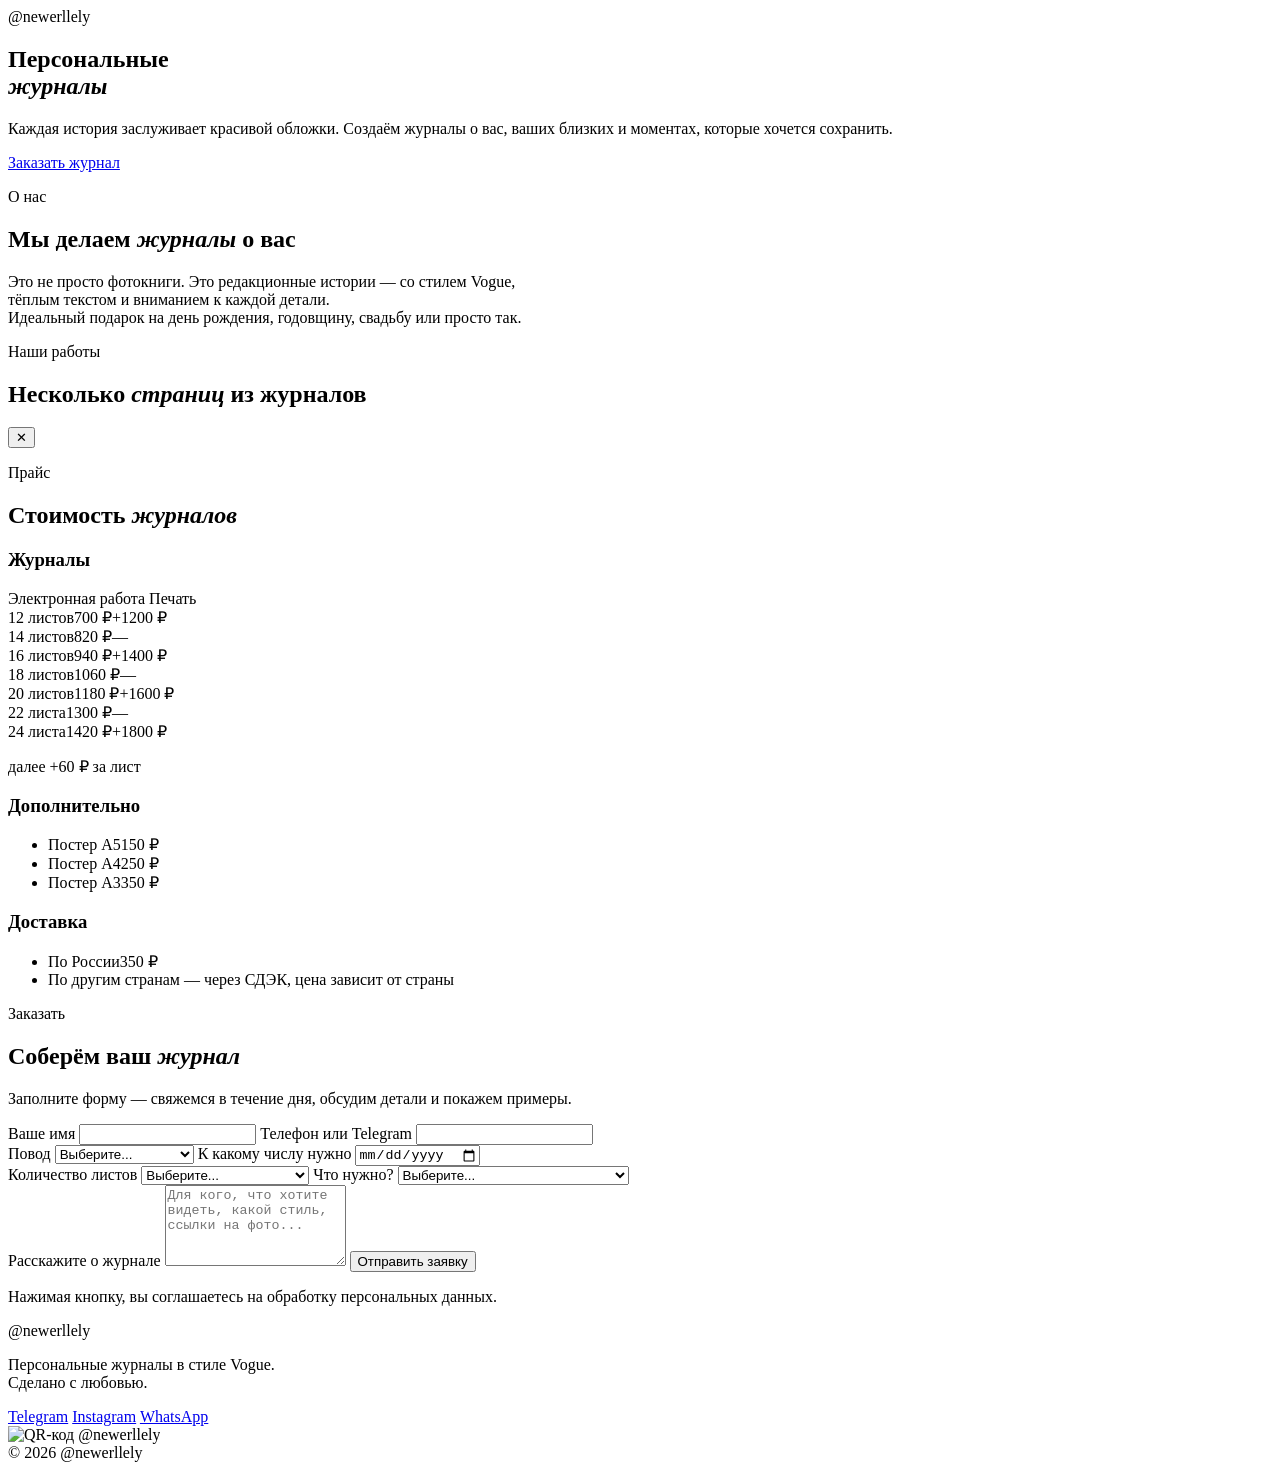
==== index.html @ 2a737335 "Rename deepseek_html_20260930_d4ba9f.html to index.html" ====
<!DOCTYPE html>
<html lang="ru">
<head>
<meta charset="utf-8">
<meta name="viewport" content="width=device-width,initial-scale=1">
<title>Newerllely — персональные журналы</title>
<meta name="description" content="Персональные журналы в стиле Vogue. Подарок, который останется навсегда.">
<meta name="theme-color" content="#f5e8e4">
<link rel="preconnect" href="https://fonts.googleapis.com">
<link rel="preconnect" href="https://fonts.gstatic.com" crossorigin>
<link href="https://fonts.googleapis.com/css2?family=Playfair+Display:ital,wght@0,400;0,500;0,600;0,700;1,400;1,500&family=Inter:wght@300;400;500;600&display=swap" rel="stylesheet">
<link rel="stylesheet" href="styles.css">
</head>
<body>

<!-- ================= HERO ================= -->
<section class="hero">
  <div class="hero__bg"></div>
  <div class="hero__content">
    <div class="brand">@newerllely</div>
    <h1 class="hero__title">Персональные<br><em>журналы</em></h1>
    <p class="hero__sub">Каждая история заслуживает красивой обложки. Создаём журналы о вас, ваших близких и моментах, которые хочется сохранить.</p>
    <a href="#order" class="btn btn--primary">Заказать журнал</a>
  </div>
  <div class="hero__scroll">
    <span></span>
  </div>
</section>

<!-- ================= ABOUT ================= -->
<section class="about reveal">
  <div class="container">
    <p class="eyebrow">О нас</p>
    <h2 class="h2">Мы делаем <em>журналы</em> о вас</h2>
    <p class="about__text">
      Это не просто фотокниги. Это редакционные истории — со стилем Vogue,<br>
      тёплым текстом и вниманием к каждой детали.<br>
      Идеальный подарок на день рождения, годовщину, свадьбу или просто так.
    </p>
  </div>
</section>

<!-- ================= GALLERY ================= -->
<section class="gallery reveal">
  <div class="container">
    <p class="eyebrow">Наши работы</p>
    <h2 class="h2">Несколько <em>страниц</em> из журналов</h2>
    <div class="gallery__grid">
      <div class="gallery__item gallery__item--tall" data-src="assets/work-1.jpg" style="background-image:url('assets/work-1.jpg')"></div>
      <div class="gallery__item" data-src="assets/work-2.jpg" style="background-image:url('assets/work-2.jpg')"></div>
      <div class="gallery__item" data-src="assets/work-3.jpg" style="background-image:url('assets/work-3.jpg')"></div>
      <div class="gallery__item gallery__item--wide" data-src="assets/work-4.jpg" style="background-image:url('assets/work-4.jpg')"></div>
      <div class="gallery__item" data-src="assets/work-5.jpg" style="background-image:url('assets/work-5.jpg')"></div>
      <div class="gallery__item gallery__item--tall" data-src="assets/work-6.jpg" style="background-image:url('assets/work-6.jpg')"></div>
    </div>
  </div>
</section>

<!-- Просмотр фото в полный экран -->
<div class="lightbox hidden" id="lightbox">
  <button class="lightbox__close" id="lightbox-close">✕</button>
  <img class="lightbox__img" id="lightbox-img" src="" alt="">
</div>

<!-- ================= PRICE ================= -->
<section class="price reveal" id="price">
  <div class="container">
    <p class="eyebrow">Прайс</p>
    <h2 class="h2">Стоимость <em>журналов</em></h2>

    <div class="price__grid">
      <div class="price__col">
        <h3 class="price__head">Журналы</h3>
        <div class="price__table">
          <div class="price__row price__row--head">
            <span class="price__col1">Электронная работа</span>
            <span class="price__col2">Печать</span>
          </div>
          <div class="price__row"><span class="price__col1">12 листов</span><span class="price__col2">700 ₽</span><span class="price__col3">+1200 ₽</span></div>
          <div class="price__row"><span class="price__col1">14 листов</span><span class="price__col2">820 ₽</span><span class="price__col3">—</span></div>
          <div class="price__row"><span class="price__col1">16 листов</span><span class="price__col2">940 ₽</span><span class="price__col3">+1400 ₽</span></div>
          <div class="price__row"><span class="price__col1">18 листов</span><span class="price__col2">1060 ₽</span><span class="price__col3">—</span></div>
          <div class="price__row"><span class="price__col1">20 листов</span><span class="price__col2">1180 ₽</span><span class="price__col3">+1600 ₽</span></div>
          <div class="price__row"><span class="price__col1">22 листа</span><span class="price__col2">1300 ₽</span><span class="price__col3">—</span></div>
          <div class="price__row"><span class="price__col1">24 листа</span><span class="price__col2">1420 ₽</span><span class="price__col3">+1800 ₽</span></div>
        </div>
        <p class="price__note">далее +60 ₽ за лист</p>
      </div>

      <div class="price__col">
        <h3 class="price__head">Дополнительно</h3>
        <ul class="price__list">
          <li><span>Постер A5</span><span>150 ₽</span></li>
          <li><span>Постер A4</span><span>250 ₽</span></li>
          <li><span>Постер A3</span><span>350 ₽</span></li>
        </ul>

        <h3 class="price__head price__head--mt">Доставка</h3>
        <ul class="price__list">
          <li><span>По России</span><span>350 ₽</span></li>
          <li class="price__list-text">По другим странам — через СДЭК, цена зависит от страны</li>
        </ul>
      </div>
    </div>
  </div>
</section>

<!-- ================= ORDER FORM ================= -->
<section class="order reveal" id="order">
  <div class="container">
    <p class="eyebrow">Заказать</p>
    <h2 class="h2">Соберём ваш <em>журнал</em></h2>
    <p class="order__sub">Заполните форму — свяжемся в течение дня, обсудим детали и покажем примеры.</p>

    <form class="form" id="order-form">
      <div class="form__row">
        <label class="field">
          <span>Ваше имя</span>
          <input type="text" name="name" required>
        </label>
        <label class="field">
          <span>Телефон или Telegram</span>
          <input type="text" name="contact" required>
        </label>
      </div>

      <div class="form__row">
        <label class="field">
          <span>Повод</span>
          <select name="occasion" required>
            <option value="">Выберите...</option>
            <option>День рождения</option>
            <option>Годовщина</option>
            <option>Свадьба</option>
            <option>Рождение ребёнка</option>
            <option>Просто так</option>
            <option>Другое</option>
          </select>
        </label>
        <label class="field">
          <span>К какому числу нужно</span>
          <input type="date" name="date">
        </label>
      </div>

      <div class="form__row">
        <label class="field">
          <span>Количество листов</span>
          <select name="pages" required>
            <option value="">Выберите...</option>
            <option>12 листов — 700 ₽</option>
            <option>14 листов — 820 ₽</option>
            <option>16 листов — 940 ₽</option>
            <option>18 листов — 1060 ₽</option>
            <option>20 листов — 1180 ₽</option>
            <option>22 листа — 1300 ₽</option>
            <option>24 листа — 1420 ₽</option>
            <option>Больше — обсуждаемо</option>
          </select>
        </label>
        <label class="field">
          <span>Что нужно?</span>
          <select name="type" required>
            <option value="">Выберите...</option>
            <option>Только электронная версия</option>
            <option>Электронная + печать</option>
            <option>Электронная + печать + доставка</option>
            <option>Ещё не решил(а)</option>
          </select>
        </label>
      </div>

      <label class="field">
        <span>Расскажите о журнале</span>
        <textarea name="comment" rows="5" placeholder="Для кого, что хотите видеть, какой стиль, ссылки на фото..."></textarea>
      </label>

      <button type="submit" class="btn btn--primary btn--block">Отправить заявку</button>

      <p class="form__hint">Нажимая кнопку, вы соглашаетесь на обработку персональных данных.</p>
    </form>
  </div>
</section>

<!-- ================= FOOTER ================= -->
<footer class="footer">
  <div class="container footer__inner">
    <div class="footer__left">
      <div class="footer__brand">@newerllely</div>
      <p class="footer__text">Персональные журналы в стиле Vogue.<br>Сделано с любовью.</p>
    </div>
    <div class="footer__socials">
      <a href="https://t.me/newerllely" target="_blank" rel="noopener">Telegram</a>
      <a href="https://instagram.com/newerllely" target="_blank" rel="noopener">Instagram</a>
      <a href="https://wa.me/79999999999" target="_blank" rel="noopener">WhatsApp</a>
    </div>
    <div class="footer__qr">
      <img src="assets/qr.png" alt="QR-код @newerllely">
    </div>
  </div>
  <div class="footer__bottom">
    <span>© 2026 @newerllely</span>
  </div>
</footer>

<script src="script.js"></script>
</body>
</html>
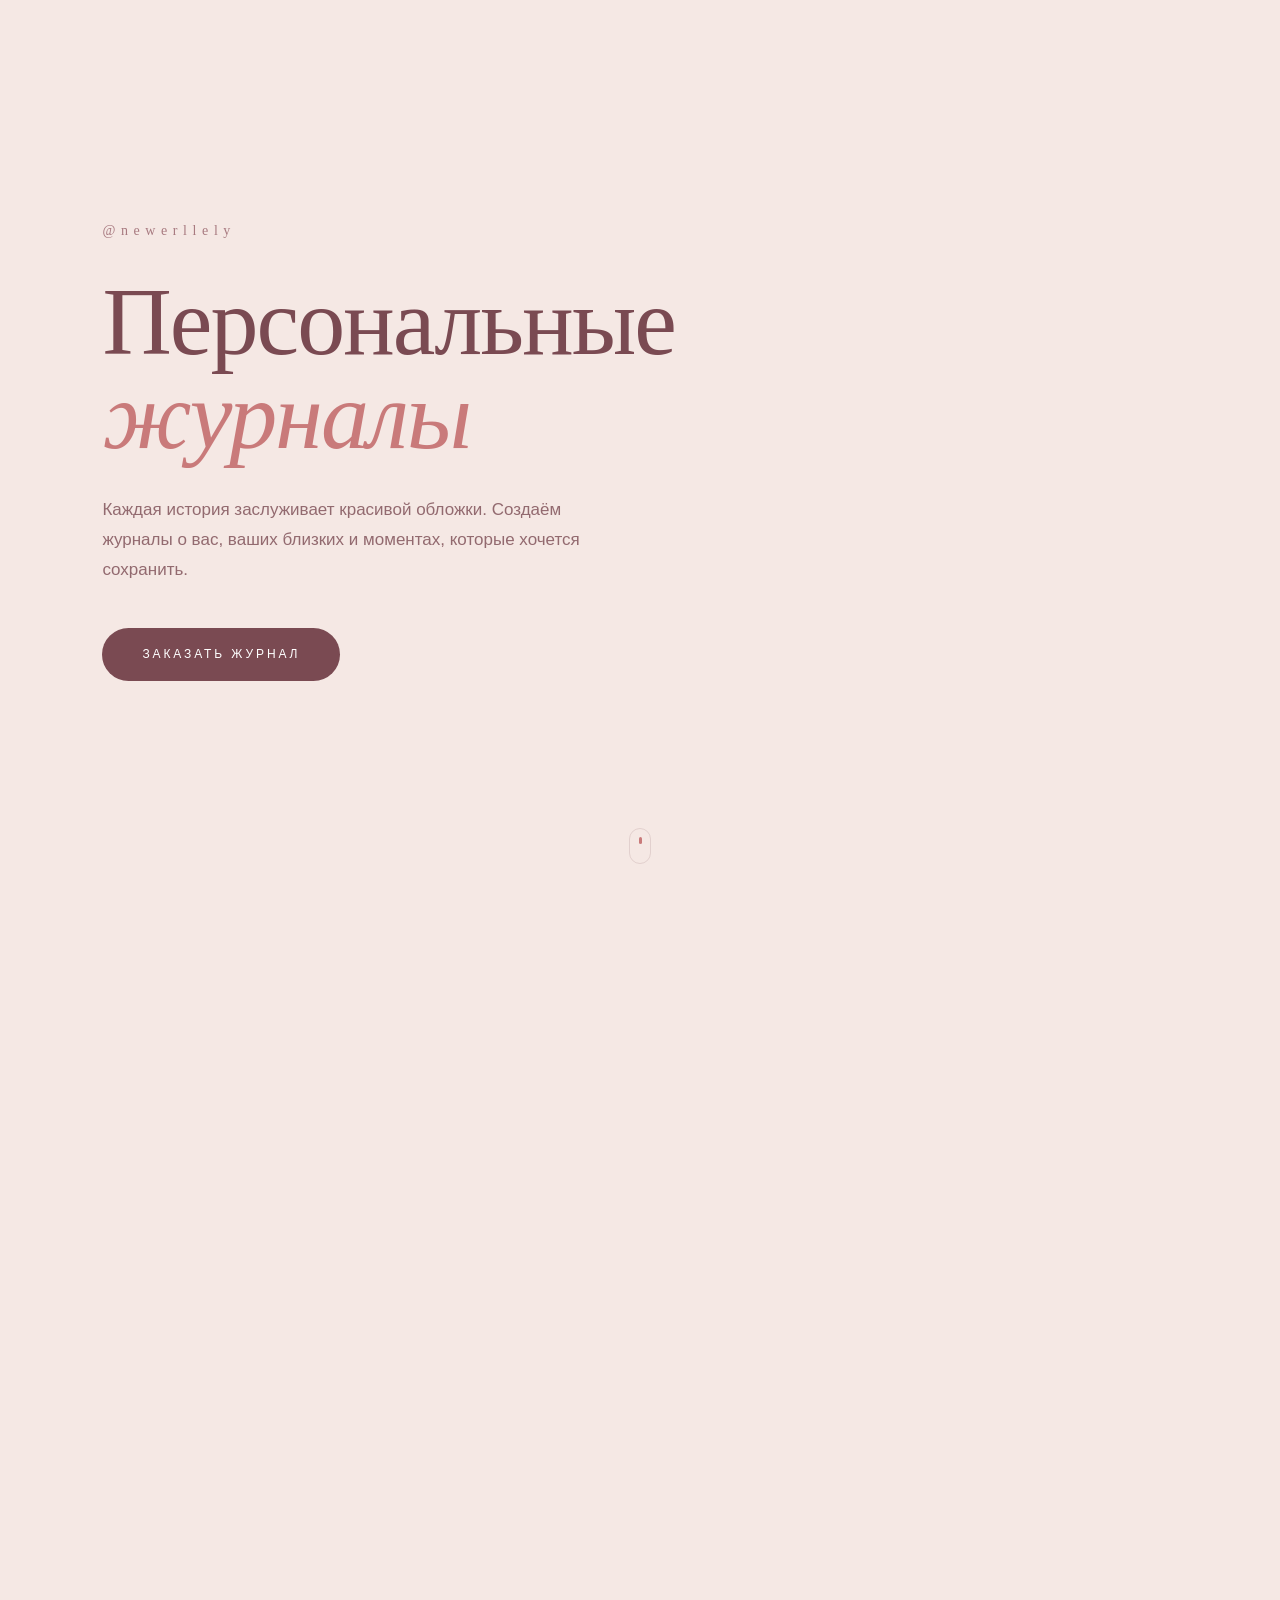
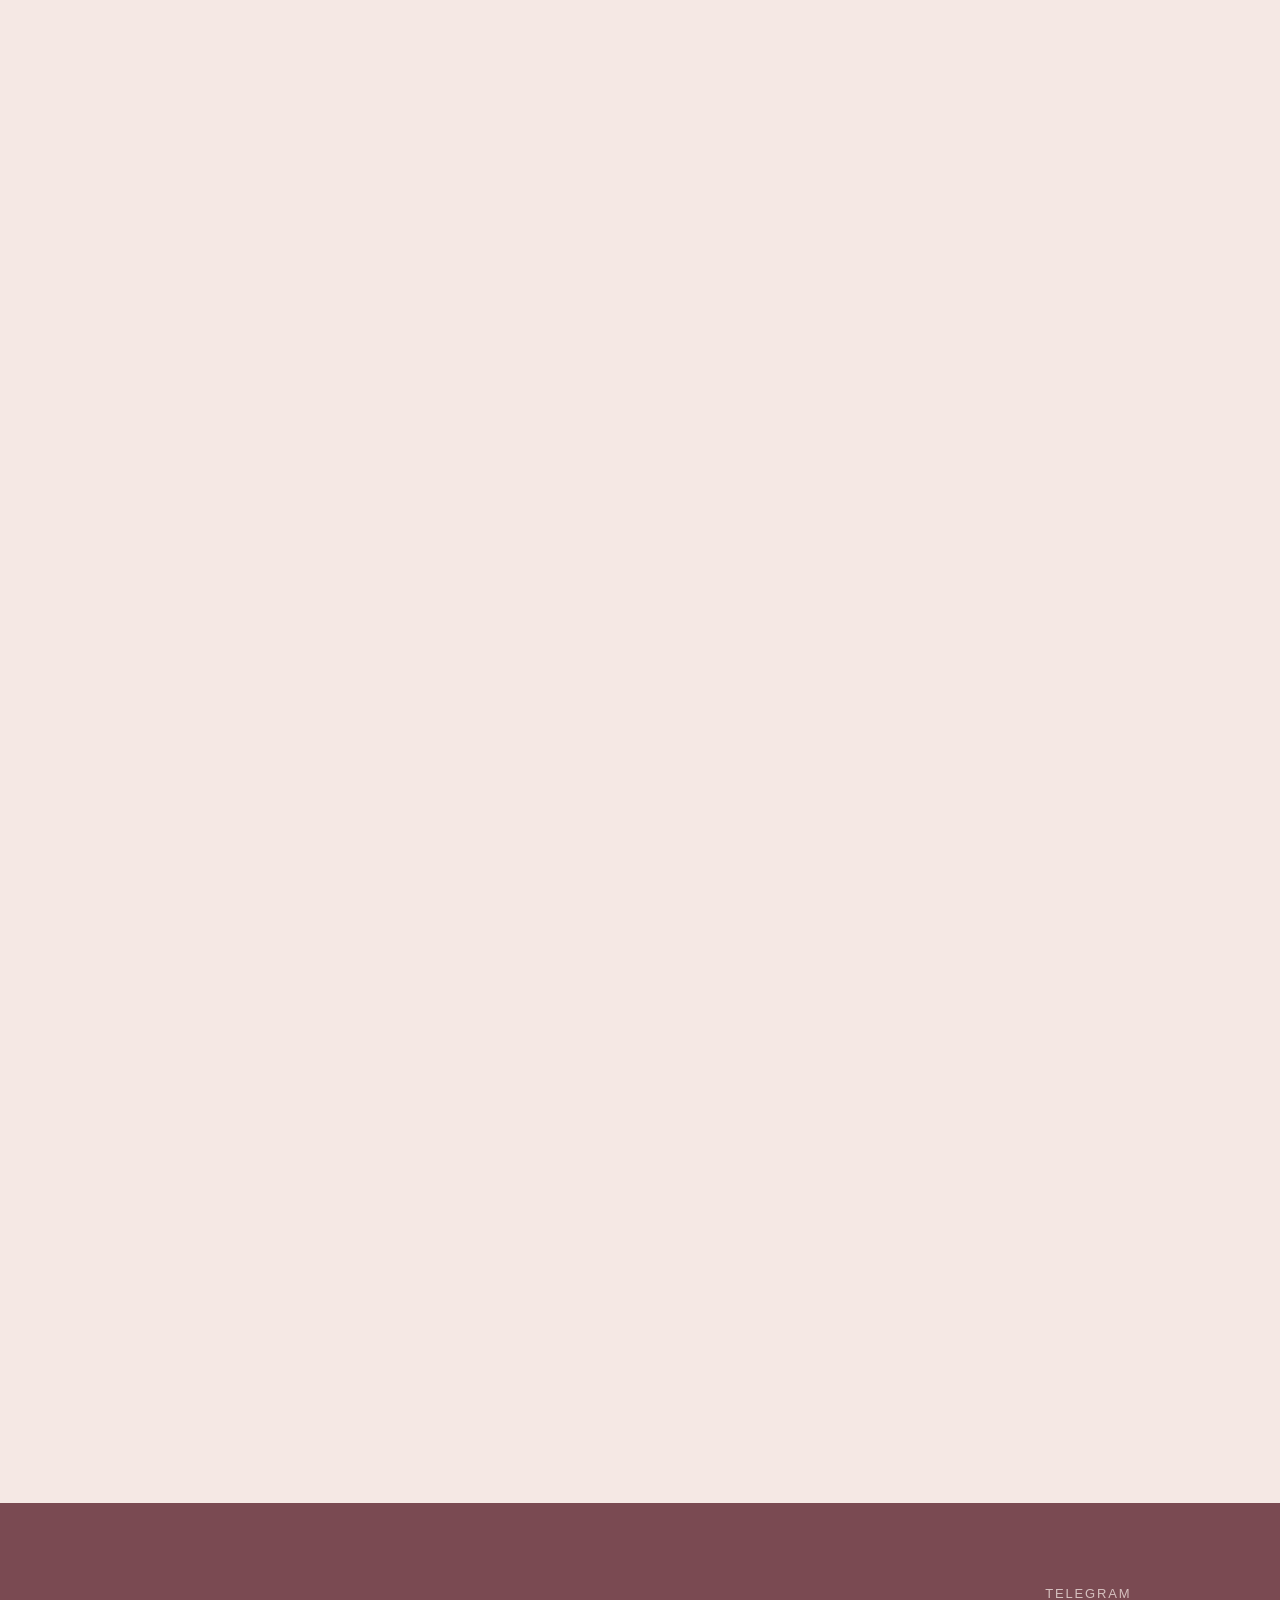
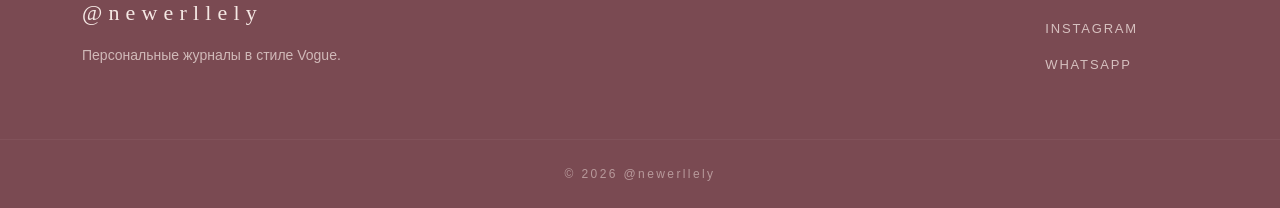
==== commit 611b24bd: "Update index.html" ====
--- a/index.html
+++ b/index.html
@@ -22,21 +22,38 @@
     <p class="hero__sub">Каждая история заслуживает красивой обложки. Создаём журналы о вас, ваших близких и моментах, которые хочется сохранить.</p>
     <a href="#order" class="btn btn--primary">Заказать журнал</a>
   </div>
-  <div class="hero__scroll">
-    <span></span>
-  </div>
-</section>
-
-<!-- ================= ABOUT ================= -->
-<section class="about reveal">
-  <div class="container">
-    <p class="eyebrow">О нас</p>
-    <h2 class="h2">Мы делаем <em>журналы</em> о вас</h2>
-    <p class="about__text">
-      Это не просто фотокниги. Это редакционные истории — со стилем Vogue,<br>
-      тёплым текстом и вниманием к каждой детали.<br>
-      Идеальный подарок на день рождения, годовщину, свадьбу или просто так.
-    </p>
+  <div class="hero__scroll"><span></span></div>
+</section>
+
+<!-- ================= WHY IDEAL GIFT ================= -->
+<section class="why reveal">
+  <div class="container">
+    <p class="eyebrow">Почему это идеальный подарок</p>
+    <h2 class="h2">Не вещь. <em>Воспоминание.</em></h2>
+    <p class="why__intro">Обычные подарки забываются через месяц. Журнал с вашей историей останется на полке на годы — и будет открываться снова и снова.</p>
+
+    <div class="why__grid">
+      <div class="why__item">
+        <div class="why__num">01</div>
+        <h3 class="why__title">Персонально</h3>
+        <p class="why__text">Не шаблонная открытка, а история именно о нём или о ней. С фотографиями, тёплыми словами и вниманием к деталям.</p>
+      </div>
+      <div class="why__item">
+        <div class="why__num">02</div>
+        <h3 class="why__title">Эстетично</h3>
+        <p class="why__text">Стиль настоящего глянца: типографика, цвет, композиция. Такой журнал не стыдно поставить на видное место.</p>
+      </div>
+      <div class="why__item">
+        <div class="why__num">03</div>
+        <h3 class="why__title">Останется навсегда</h3>
+        <p class="why__text">В отличие от букета цветов или коробки конфет — журнал можно открыть через 5, 10, 20 лет и вспомнить всё.</p>
+      </div>
+      <div class="why__item">
+        <div class="why__num">04</div>
+        <h3 class="why__title">От сердца</h3>
+        <p class="why__text">Мы вкладываем в каждый журнал душу. Это чувствуется — и в текстах, и в верстке, и в финальном результате.</p>
+      </div>
+    </div>
   </div>
 </section>
 
@@ -56,7 +73,7 @@
   </div>
 </section>
 
-<!-- Просмотр фото в полный экран -->
+<!-- Lightbox -->
 <div class="lightbox hidden" id="lightbox">
   <button class="lightbox__close" id="lightbox-close">✕</button>
   <img class="lightbox__img" id="lightbox-img" src="" alt="">
@@ -105,6 +122,105 @@
   </div>
 </section>
 
+<!-- ================= REVIEWS ================= -->
+<section class="reviews reveal">
+  <div class="container">
+    <p class="eyebrow">Отзывы</p>
+    <h2 class="h2">Что говорят <em>клиенты</em></h2>
+
+    <div class="reviews__grid">
+      <article class="review">
+        <div class="review__quote">“</div>
+        <p class="review__text">Спасибо большое за журнал! Он великолепен! Безумно нравится имениннице, рада что заказала именно у вас! Цена приемлемая, и качество отличное! Очень вежливое общение!</p>
+        <div class="review__author">— super blonde</div>
+      </article>
+
+      <article class="review">
+        <div class="review__quote">“</div>
+        <p class="review__text">Хочу сказать, что это потрясающая работа! Я даже подумать не могла, что это будет настолько круто. Подруга тоже в восторге, оно того стоит ❤️❤️❤️</p>
+        <div class="review__author">— лисси</div>
+      </article>
+
+      <article class="review">
+        <div class="review__quote">“</div>
+        <p class="review__text">Очень красивый и необычный подарок для подруги! Журнал получился стильным, будто настоящий выпуск Vogue, но самое главное — он создан специально для неё. Такой подарок точно останется на память надолго ✨</p>
+        <div class="review__author">— клиент</div>
+      </article>
+
+      <article class="review">
+        <div class="review__quote">“</div>
+        <p class="review__text">Отличный журнал, заказываю уже второй раз, всё очень нравится. Отличная идея для подарка. Сделали всё быстро и красиво.</p>
+        <div class="review__author">— UwulaV</div>
+      </article>
+
+      <article class="review">
+        <div class="review__quote">“</div>
+        <p class="review__text">Журнал очень красивый, печать качественная, пришёл на два дня раньше обещанного срока! Очень приятна была вовлечённость со стороны девушки, все детали обговаривались, подружка от счастья аж расплакалась 🥹</p>
+        <div class="review__author">— m</div>
+      </article>
+
+      <article class="review">
+        <div class="review__quote">“</div>
+        <p class="review__text">Журнал чудесный! Всё очень понравилось, было приятное общение во время заказа, все нюансы были учтены и приняты. Заказывала для мамы, ей очень понравилось. Большое спасибо!</p>
+        <div class="review__author">— #сумрачная</div>
+      </article>
+
+      <article class="review">
+        <div class="review__quote">“</div>
+        <p class="review__text">Журнал отличный, безумно понравился всем! Спасибо огромное продавцу ❤️</p>
+        <div class="review__author">— клиент</div>
+      </article>
+
+      <article class="review">
+        <div class="review__quote">“</div>
+        <p class="review__text">Спасибо большое за то, что сделали журнал. Мне всё очень понравилось, цена хорошая, и всё как я просила. Спасибо!</p>
+        <div class="review__author">— Маша</div>
+      </article>
+    </div>
+  </div>
+</section>
+
+<!-- ================= OCCASIONS ================= -->
+<section class="occasions reveal">
+  <div class="container">
+    <p class="eyebrow">На какие случаи</p>
+    <h2 class="h2">Повод найдётся <em>всегда</em></h2>
+
+    <div class="occasions__grid">
+      <div class="occasion">
+        <div class="occasion__icon">🎂</div>
+        <h3 class="occasion__title">День рождения</h3>
+        <p class="occasion__text">Не банальный подарок, а личная история. Особенно — когда «у неё всё есть».</p>
+      </div>
+      <div class="occasion">
+        <div class="occasion__icon">💍</div>
+        <h3 class="occasion__title">Годовщина</h3>
+        <p class="occasion__text">Соберите историю ваших отношений — от первой встречи до сегодняшнего дня.</p>
+      </div>
+      <div class="occasion">
+        <div class="occasion__icon">💐</div>
+        <h3 class="occasion__title">Свадьба</h3>
+        <p class="occasion__text">Красивая альтернатива свадебной фотокниге — со стилем и редакционным подходом.</p>
+      </div>
+      <div class="occasion">
+        <div class="occasion__icon">👶</div>
+        <h3 class="occasion__title">Рождение ребёнка</h3>
+        <p class="occasion__text">Первый год жизни — в формате журнала, который сохранится навсегда.</p>
+      </div>
+      <div class="occasion">
+        <div class="occasion__icon">🎓</div>
+        <h3 class="occasion__title">Выпускной</h3>
+        <p class="occasion__text">Для выпускника, для класса, для группы друзей — с историями каждого.</p>
+      </div>
+      <div class="occasion">
+        <div class="occasion__icon">💌</div>
+        <h3 class="occasion__title">Просто так</h3>
+        <p class="occasion__text">Самый сильный повод. Потому что «просто так» — это и есть настоящая любовь.</p>
+      </div>
+    </div>
+  </div>
+</section>
+
 <!-- ================= ORDER FORM ================= -->
 <section class="order reveal" id="order">
   <div class="container">
@@ -133,6 +249,7 @@
             <option>Годовщина</option>
             <option>Свадьба</option>
             <option>Рождение ребёнка</option>
+            <option>Выпускной</option>
             <option>Просто так</option>
             <option>Другое</option>
           </select>
@@ -187,16 +304,13 @@
   <div class="container footer__inner">
     <div class="footer__left">
       <div class="footer__brand">@newerllely</div>
-      <p class="footer__text">Персональные журналы в стиле Vogue.<br>Сделано с любовью.</p>
+      <p class="footer__text">Персональные журналы в стиле Vogue.</p>
     </div>
     <div class="footer__socials">
       <a href="https://t.me/newerllely" target="_blank" rel="noopener">Telegram</a>
       <a href="https://instagram.com/newerllely" target="_blank" rel="noopener">Instagram</a>
       <a href="https://wa.me/79999999999" target="_blank" rel="noopener">WhatsApp</a>
     </div>
-    <div class="footer__qr">
-      <img src="assets/qr.png" alt="QR-код @newerllely">
-    </div>
   </div>
   <div class="footer__bottom">
     <span>© 2026 @newerllely</span>
--- a/styles.css
+++ b/styles.css
@@ -0,0 +1,532 @@
+/* ============================================================
+   NEWERLLELY — LANDING
+   Нежный пудрово-розовый дизайн
+   ============================================================ */
+
+:root{
+  --bg:        #f5e8e4;
+  --bg-soft:   #faf0ec;
+  --ink:       #7a4a52;
+  --ink-soft:  #a87a80;
+  --accent:    #c97a7a;
+  --line:      rgba(122,74,82,.15);
+  --line-soft: rgba(122,74,82,.08);
+}
+
+*{box-sizing:border-box; margin:0; padding:0;}
+html{scroll-behavior:smooth;}
+body{
+  background:var(--bg);
+  color:var(--ink);
+  font-family:'Inter',-apple-system,'Segoe UI',sans-serif;
+  font-weight:300;
+  font-size:16px;
+  line-height:1.7;
+  -webkit-font-smoothing:antialiased;
+  overflow-x:hidden;
+}
+img{max-width:100%; display:block;}
+
+.container{
+  max-width:1180px;
+  margin:0 auto;
+  padding:0 32px;
+}
+@media(max-width:640px){
+  .container{padding:0 20px;}
+}
+
+/* ============ ОБЩИЕ ============ */
+.eyebrow{
+  font-size:12px;
+  letter-spacing:.4em;
+  text-transform:uppercase;
+  color:var(--ink-soft);
+  margin-bottom:18px;
+  display:inline-block;
+}
+.eyebrow::before{
+  content:'';
+  display:inline-block;
+  width:32px;
+  height:1px;
+  background:var(--accent);
+  vertical-align:middle;
+  margin-right:14px;
+  opacity:.5;
+}
+.h2{
+  font-family:'Playfair Display',serif;
+  font-size:clamp(32px,5vw,56px);
+  font-weight:400;
+  line-height:1.15;
+  margin-bottom:32px;
+  letter-spacing:-.01em;
+}
+.h2 em{
+  font-style:italic;
+  color:var(--accent);
+  font-weight:400;
+}
+
+.btn{
+  display:inline-block;
+  padding:16px 40px;
+  border-radius:100px;
+  font-family:'Inter',sans-serif;
+  font-size:12px;
+  letter-spacing:.24em;
+  text-transform:uppercase;
+  font-weight:500;
+  text-decoration:none;
+  transition:.35s cubic-bezier(.2,.7,.3,1);
+  cursor:pointer;
+  border:none;
+}
+.btn--primary{
+  background:var(--ink);
+  color:#fff;
+}
+.btn--primary:hover{
+  background:var(--accent);
+  transform:translateY(-2px);
+  box-shadow:0 12px 30px rgba(201,122,122,.3);
+}
+.btn--block{
+  display:block;
+  width:100%;
+  text-align:center;
+}
+
+/* ============ HERO ============ */
+.hero{
+  position:relative;
+  min-height:100vh;
+  display:flex;
+  align-items:center;
+  overflow:hidden;
+  padding:120px 0;
+}
+.hero__bg{
+  position:absolute;
+  inset:0;
+  background-image:url('assets/hero.jpg');
+  background-size:cover;
+  background-position:center;
+  z-index:0;
+}
+.hero__bg::after{
+  content:'';
+  position:absolute;
+  inset:0;
+  background:
+    linear-gradient(135deg, rgba(245,232,228,.95) 0%, rgba(245,232,228,.78) 50%, rgba(245,232,228,.45) 100%);
+}
+.hero__content{
+  position:relative;
+  z-index:1;
+  max-width:620px;
+  margin-left:8%;
+  animation:fadeUp 1.2s cubic-bezier(.2,.7,.3,1) both;
+}
+@keyframes fadeUp{
+  from{opacity:0; transform:translateY(30px);}
+  to{opacity:1; transform:none;}
+}
+@media(max-width:900px){
+  .hero__content{margin:0 auto; text-align:center; padding:0 24px;}
+}
+.brand{
+  font-family:'Playfair Display',serif;
+  font-size:14px;
+  letter-spacing:.4em;
+  color:var(--ink-soft);
+  margin-bottom:32px;
+  text-transform:lowercase;
+}
+.hero__title{
+  font-family:'Playfair Display',serif;
+  font-size:clamp(48px,8vw,96px);
+  font-weight:400;
+  line-height:.98;
+  letter-spacing:-.02em;
+  margin-bottom:32px;
+}
+.hero__title em{
+  font-style:italic;
+  color:var(--accent);
+}
+.hero__sub{
+  font-size:17px;
+  line-height:1.75;
+  color:var(--ink);
+  opacity:.8;
+  max-width:480px;
+  margin-bottom:44px;
+}
+@media(max-width:900px){
+  .hero__sub{margin-left:auto; margin-right:auto;}
+}
+.hero__scroll{
+  position:absolute;
+  bottom:36px; left:50%;
+  transform:translateX(-50%);
+  z-index:2;
+  width:22px; height:36px;
+  border:1px solid var(--line);
+  border-radius:12px;
+  display:flex;
+  justify-content:center;
+  padding-top:8px;
+}
+.hero__scroll span{
+  width:3px; height:7px;
+  background:var(--accent);
+  border-radius:2px;
+  animation:scrollDown 2s infinite;
+}
+@keyframes scrollDown{
+  0%{transform:translateY(0); opacity:1;}
+  80%{transform:translateY(12px); opacity:0;}
+  100%{opacity:0;}
+}
+
+/* ============ ABOUT ============ */
+.about{
+  padding:120px 0;
+  background:var(--bg-soft);
+}
+.about__text{
+  font-family:'Playfair Display',serif;
+  font-size:clamp(20px,2.6vw,28px);
+  font-style:italic;
+  line-height:1.55;
+  color:var(--ink);
+  opacity:.9;
+  max-width:820px;
+}
+
+/* ============ GALLERY ============ */
+.gallery{
+  padding:120px 0;
+}
+.gallery__grid{
+  display:grid;
+  grid-template-columns:repeat(3,1fr);
+  grid-auto-rows:220px;
+  gap:18px;
+  margin-top:48px;
+}
+.gallery__item{
+  background-size:cover;
+  background-position:center;
+  border-radius:14px;
+  transition:.5s cubic-bezier(.2,.7,.3,1);
+  cursor:zoom-in;
+  box-shadow:0 4px 24px rgba(122,74,82,.08);
+}
+.gallery__item:hover{
+  transform:translateY(-4px) scale(1.02);
+  box-shadow:0 16px 40px rgba(122,74,82,.18);
+}
+.gallery__item--tall{grid-row:span 2;}
+.gallery__item--wide{grid-column:span 2;}
+
+@media(max-width:900px){
+  .gallery__grid{
+    grid-template-columns:repeat(2,1fr);
+    grid-auto-rows:180px;
+  }
+}
+@media(max-width:560px){
+  .gallery__grid{
+    grid-template-columns:1fr;
+    grid-auto-rows:240px;
+  }
+  .gallery__item--wide{grid-column:auto;}
+}
+
+/* ============ LIGHTBOX ============ */
+.lightbox{
+  position:fixed;
+  inset:0;
+  background:rgba(30,15,18,.94);
+  z-index:1000;
+  display:flex;
+  align-items:center;
+  justify-content:center;
+  padding:40px;
+  cursor:zoom-out;
+  animation:fadeIn .3s ease;
+}
+.lightbox.hidden{display:none;}
+@keyframes fadeIn{from{opacity:0;} to{opacity:1;}}
+.lightbox__img{
+  max-width:90vw;
+  max-height:88vh;
+  border-radius:12px;
+  box-shadow:0 40px 80px rgba(0,0,0,.5);
+}
+.lightbox__close{
+  position:absolute;
+  top:24px; right:24px;
+  background:transparent;
+  border:1px solid rgba(255,255,255,.3);
+  color:#fff;
+  width:44px; height:44px;
+  border-radius:50%;
+  font-size:18px;
+  cursor:pointer;
+  transition:.2s;
+}
+.lightbox__close:hover{
+  background:rgba(255,255,255,.1);
+}
+
+/* ============ PRICE ============ */
+.price{
+  padding:120px 0;
+  background:var(--bg-soft);
+}
+.price__grid{
+  display:grid;
+  grid-template-columns:1.4fr 1fr;
+  gap:80px;
+  margin-top:48px;
+}
+@media(max-width:900px){
+  .price__grid{grid-template-columns:1fr; gap:56px;}
+}
+
+.price__head{
+  font-family:'Playfair Display',serif;
+  font-size:26px;
+  font-style:italic;
+  font-weight:400;
+  margin-bottom:24px;
+  padding-bottom:14px;
+  border-bottom:1px solid var(--line);
+}
+.price__head--mt{margin-top:48px;}
+
+.price__table{
+  display:flex;
+  flex-direction:column;
+}
+.price__row{
+  display:grid;
+  grid-template-columns:1.4fr auto auto;
+  gap:20px;
+  padding:12px 0;
+  border-bottom:1px solid var(--line-soft);
+  font-size:15px;
+  align-items:baseline;
+}
+.price__row--head{
+  border-bottom:1px solid var(--line);
+  padding-bottom:14px;
+  margin-bottom:6px;
+  font-style:italic;
+  color:var(--ink-soft);
+  font-size:14px;
+}
+.price__col1{position:relative;}
+.price__col1::after{
+  content:'';
+  position:absolute;
+  bottom:.35em;
+  left:100%;
+  width:24px;
+  border-bottom:1px dotted var(--line);
+  margin-left:6px;
+}
+.price__col2, .price__col3{
+  font-variant-numeric:tabular-nums;
+  white-space:nowrap;
+}
+.price__col3{opacity:.85;}
+
+.price__note{
+  margin-top:18px;
+  font-style:italic;
+  color:var(--ink-soft);
+  font-size:14px;
+}
+
+.price__list{list-style:none;}
+.price__list li{
+  display:flex;
+  justify-content:space-between;
+  padding:12px 0;
+  border-bottom:1px solid var(--line-soft);
+  font-size:15px;
+}
+.price__list-text{
+  display:block !important;
+  font-size:13px;
+  color:var(--ink-soft);
+  font-style:italic;
+  line-height:1.6;
+  padding-top:14px !important;
+}
+
+/* ============ ORDER FORM ============ */
+.order{
+  padding:120px 0;
+}
+.order__sub{
+  font-size:17px;
+  opacity:.75;
+  max-width:560px;
+  margin-bottom:56px;
+}
+
+.form{
+  max-width:760px;
+  display:flex;
+  flex-direction:column;
+  gap:24px;
+}
+.form__row{
+  display:grid;
+  grid-template-columns:1fr 1fr;
+  gap:24px;
+}
+@media(max-width:640px){
+  .form__row{grid-template-columns:1fr; gap:20px;}
+}
+.field{
+  display:flex;
+  flex-direction:column;
+  gap:10px;
+}
+.field > span{
+  font-size:11px;
+  letter-spacing:.24em;
+  text-transform:uppercase;
+  color:var(--ink-soft);
+  font-weight:500;
+}
+.field input,
+.field select,
+.field textarea{
+  font-family:'Inter',sans-serif;
+  font-size:15px;
+  color:var(--ink);
+  background:transparent;
+  border:none;
+  border-bottom:1px solid var(--line);
+  padding:12px 0;
+  transition:.25s;
+  outline:none;
+  resize:vertical;
+}
+.field input:focus,
+.field select:focus,
+.field textarea:focus{
+  border-color:var(--accent);
+}
+.field select{cursor:pointer;}
+.field textarea{
+  border:1px solid var(--line);
+  border-radius:12px;
+  padding:14px 16px;
+  min-height:110px;
+}
+.field textarea:focus{border-color:var(--accent);}
+
+.form__hint{
+  font-size:12px;
+  color:var(--ink-soft);
+  text-align:center;
+  font-style:italic;
+  margin-top:6px;
+}
+
+/* ============ FOOTER ============ */
+.footer{
+  padding:80px 0 0;
+  background:var(--ink);
+  color:var(--bg);
+}
+.footer__inner{
+  display:grid;
+  grid-template-columns:1fr auto auto;
+  gap:60px;
+  align-items:center;
+  padding-bottom:60px;
+}
+@media(max-width:800px){
+  .footer__inner{
+    grid-template-columns:1fr;
+    gap:36px;
+    text-align:center;
+  }
+}
+.footer__brand{
+  font-family:'Playfair Display',serif;
+  font-size:22px;
+  letter-spacing:.28em;
+  margin-bottom:12px;
+}
+.footer__text{
+  font-size:14px;
+  opacity:.7;
+  line-height:1.7;
+}
+.footer__socials{
+  display:flex;
+  flex-direction:column;
+  gap:10px;
+}
+@media(max-width:800px){
+  .footer__socials{
+    flex-direction:row;
+    justify-content:center;
+    gap:24px;
+  }
+}
+.footer__socials a{
+  color:var(--bg);
+  text-decoration:none;
+  font-size:13px;
+  letter-spacing:.14em;
+  text-transform:uppercase;
+  opacity:.75;
+  transition:.2s;
+  border-bottom:1px solid transparent;
+  padding-bottom:2px;
+}
+.footer__socials a:hover{
+  opacity:1;
+  border-color:var(--accent);
+}
+.footer__qr img{
+  width:100px;
+  height:100px;
+  border-radius:8px;
+  background:#fff;
+  padding:6px;
+}
+@media(max-width:800px){
+  .footer__qr{display:flex; justify-content:center;}
+}
+.footer__bottom{
+  border-top:1px solid rgba(245,232,228,.1);
+  padding:24px 32px;
+  text-align:center;
+  font-size:12px;
+  letter-spacing:.2em;
+  opacity:.5;
+}
+
+/* ============ REVEAL ============ */
+.reveal{
+  opacity:0;
+  transform:translateY(32px);
+  transition:opacity 1s cubic-bezier(.2,.7,.3,1), transform 1s cubic-bezier(.2,.7,.3,1);
+}
+.reveal.on{
+  opacity:1;
+  transform:none;
+}
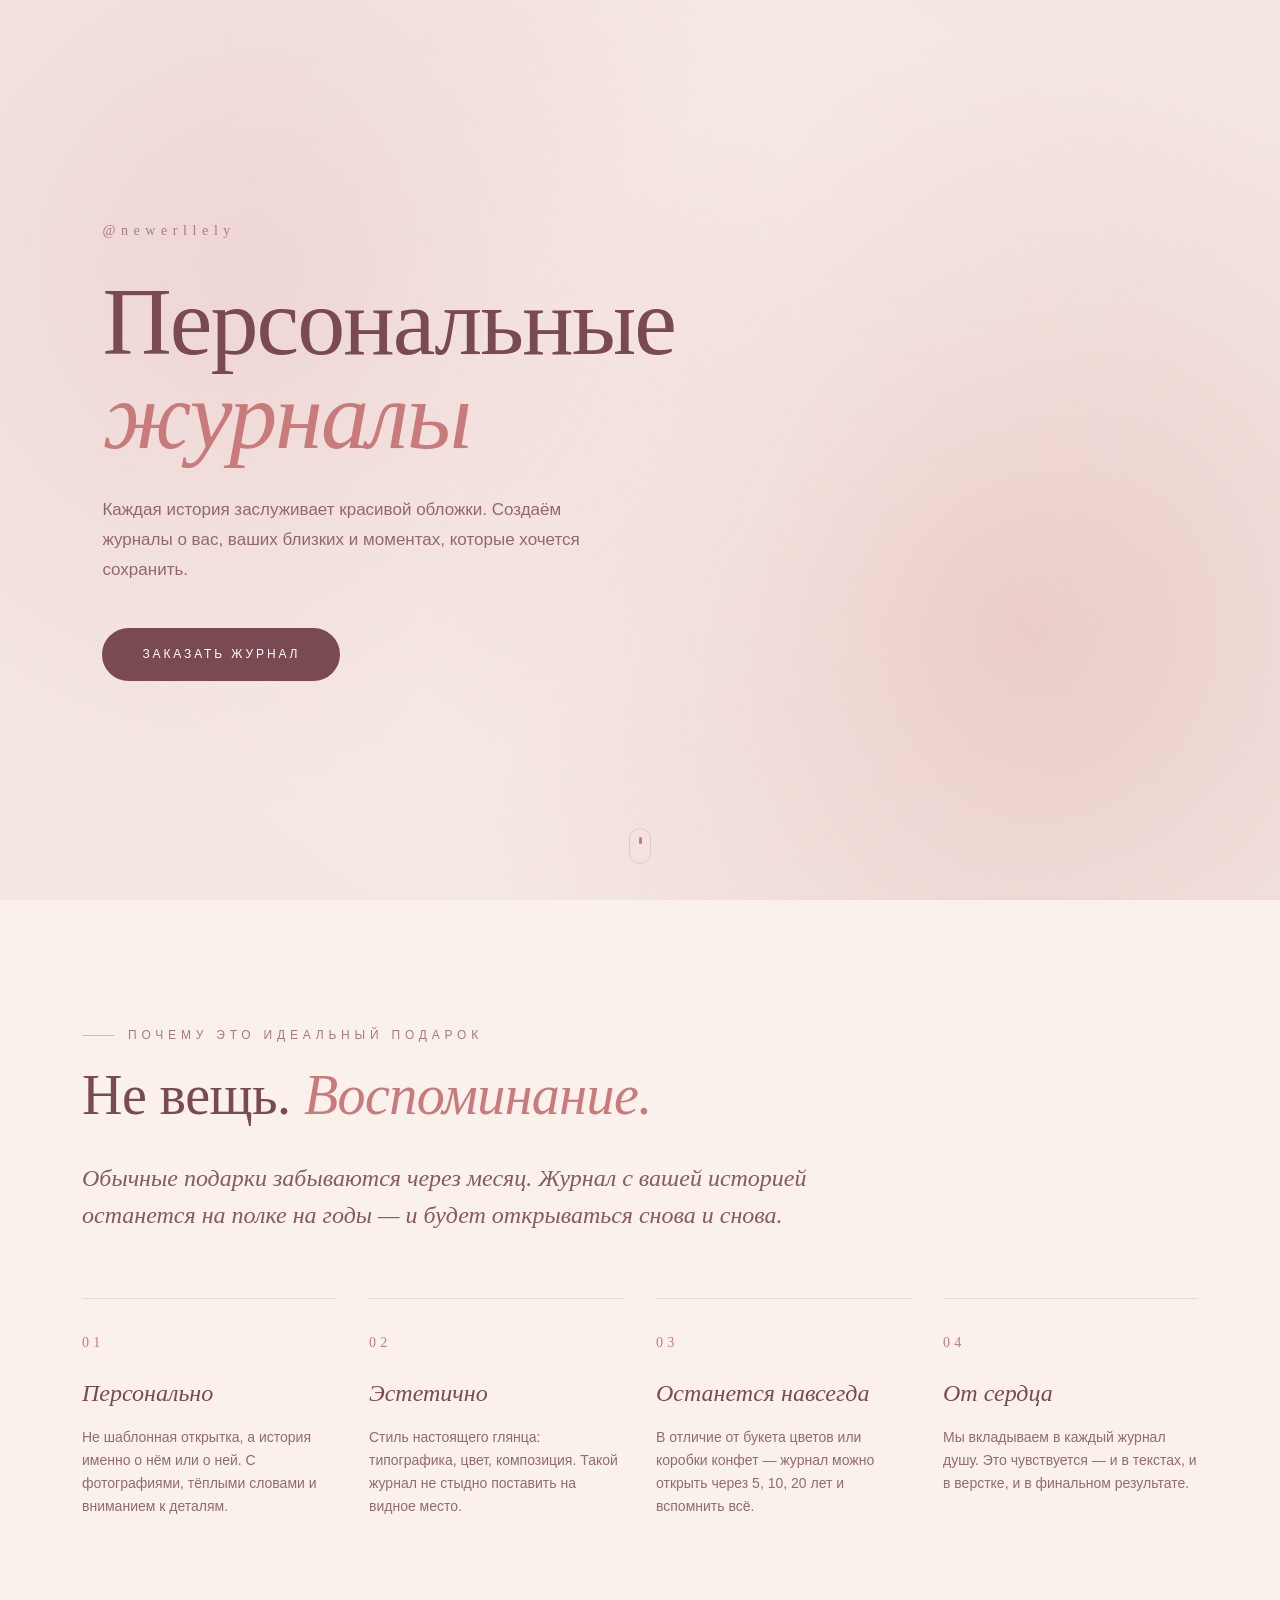
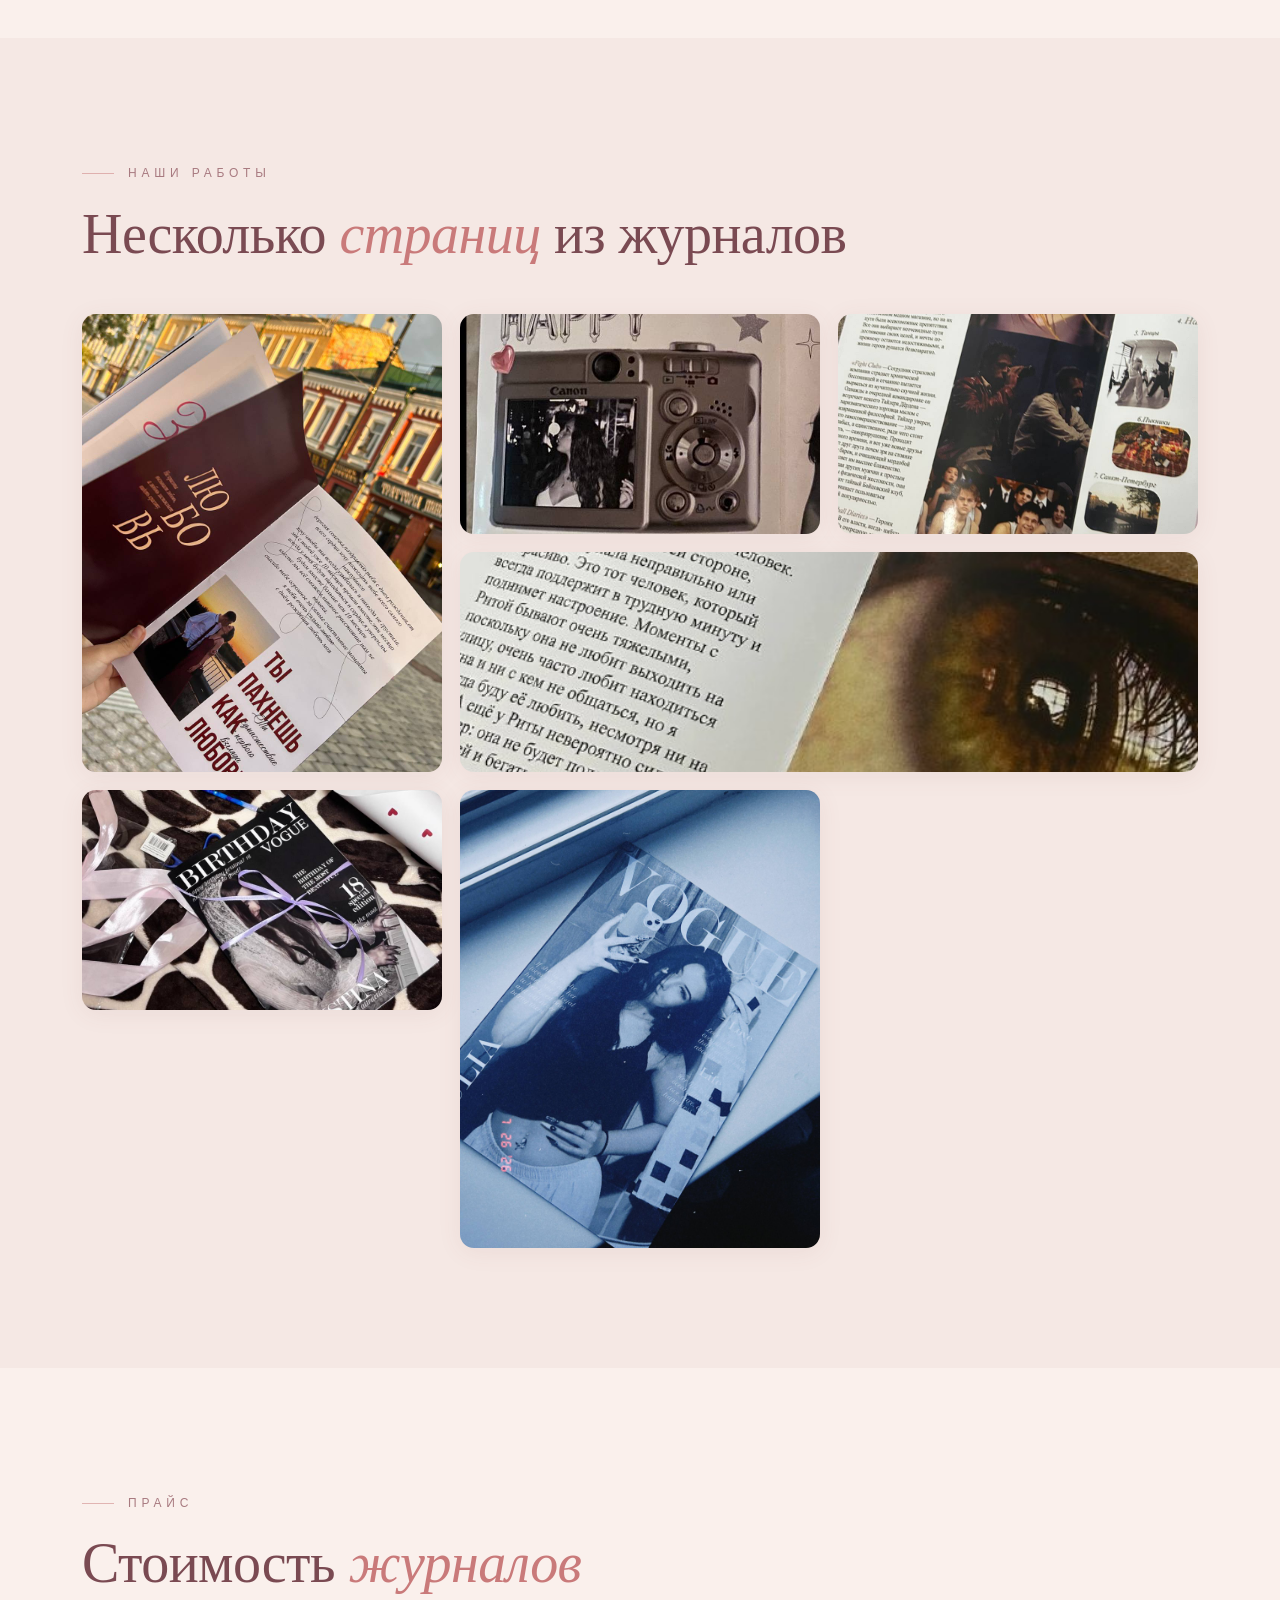
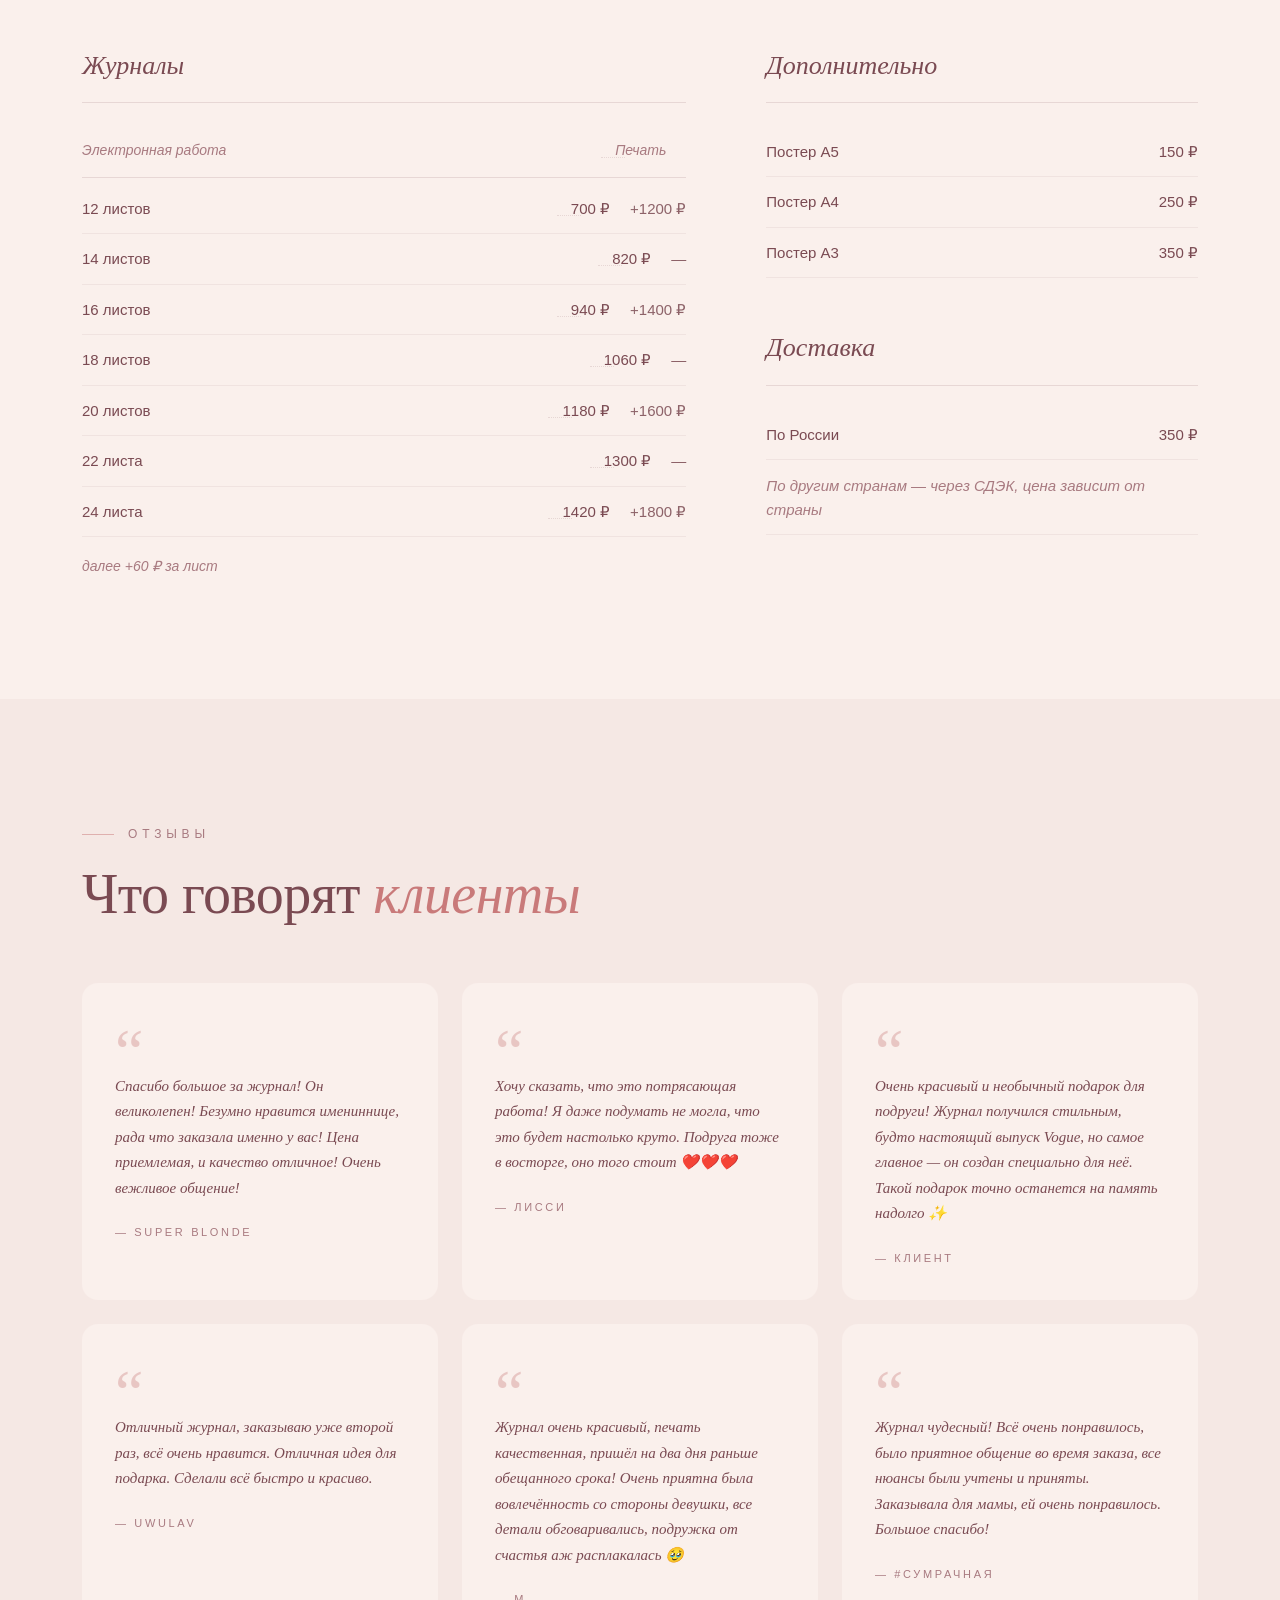
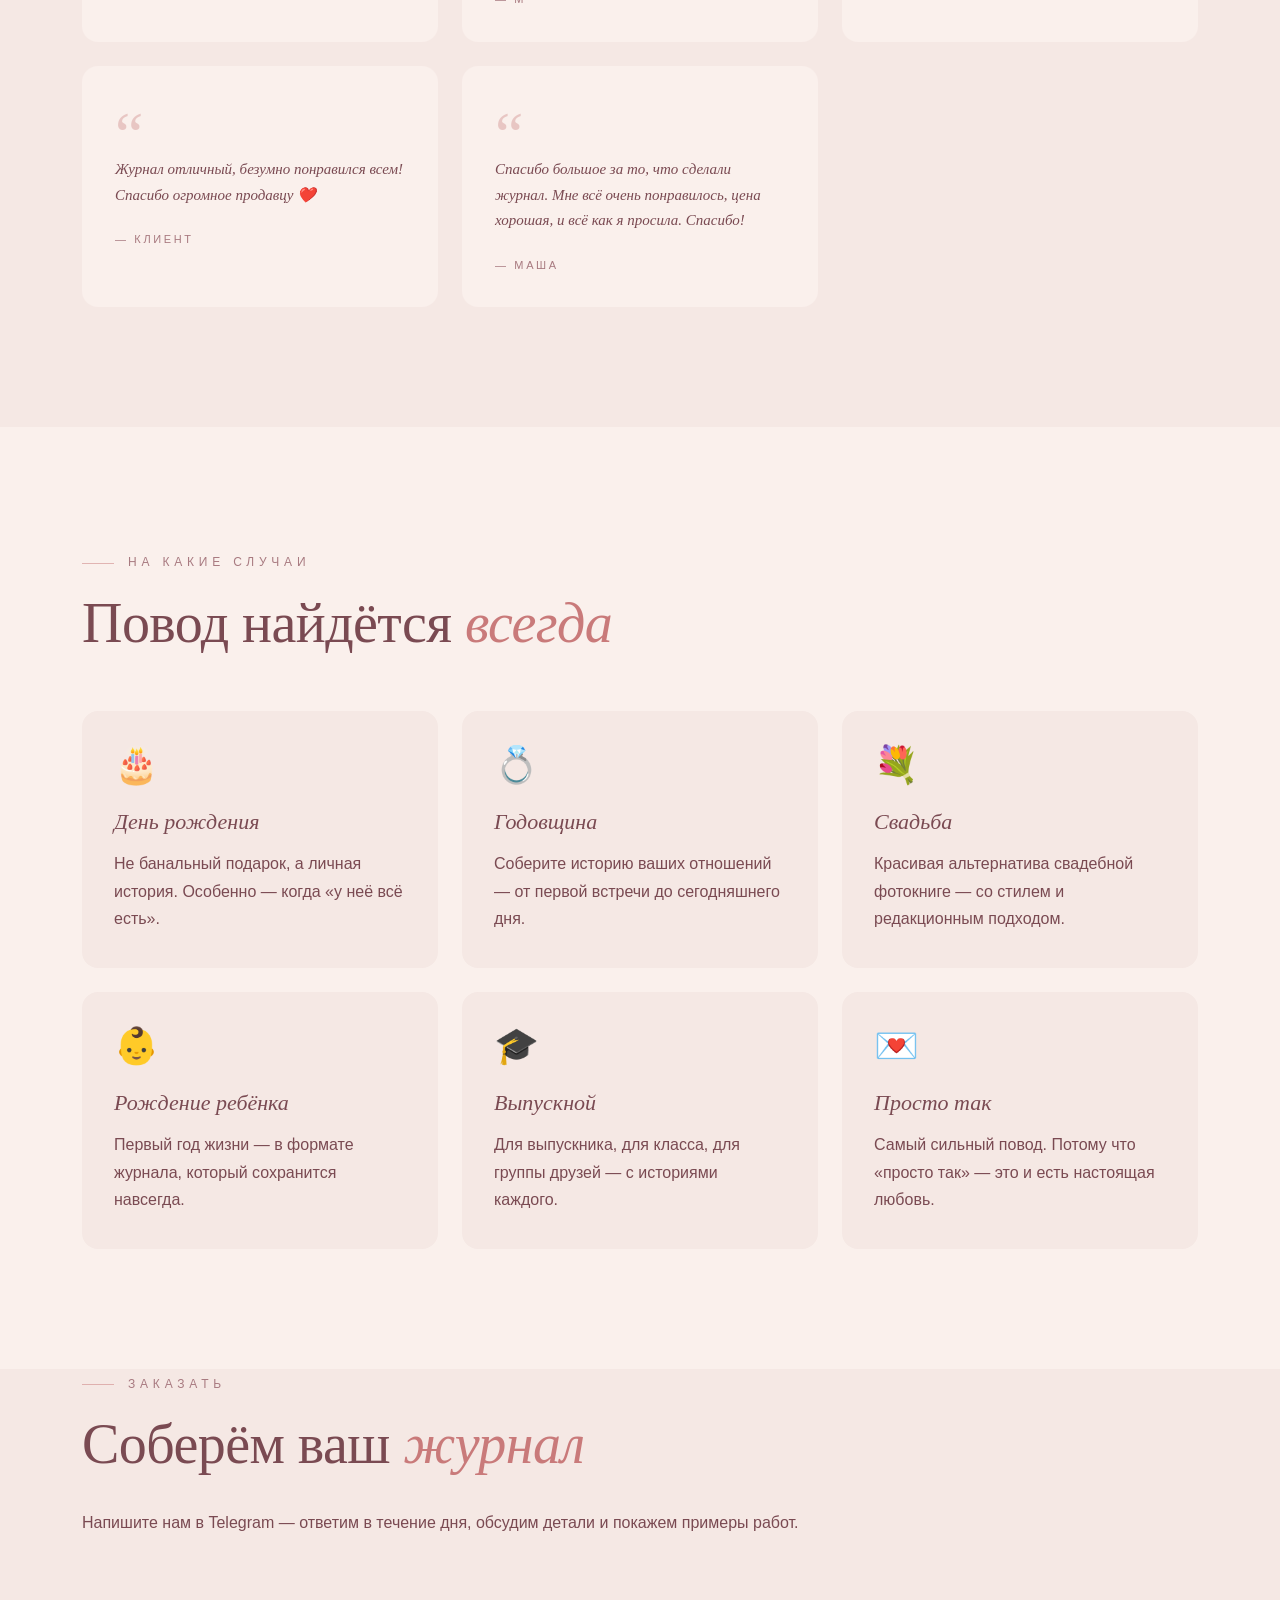
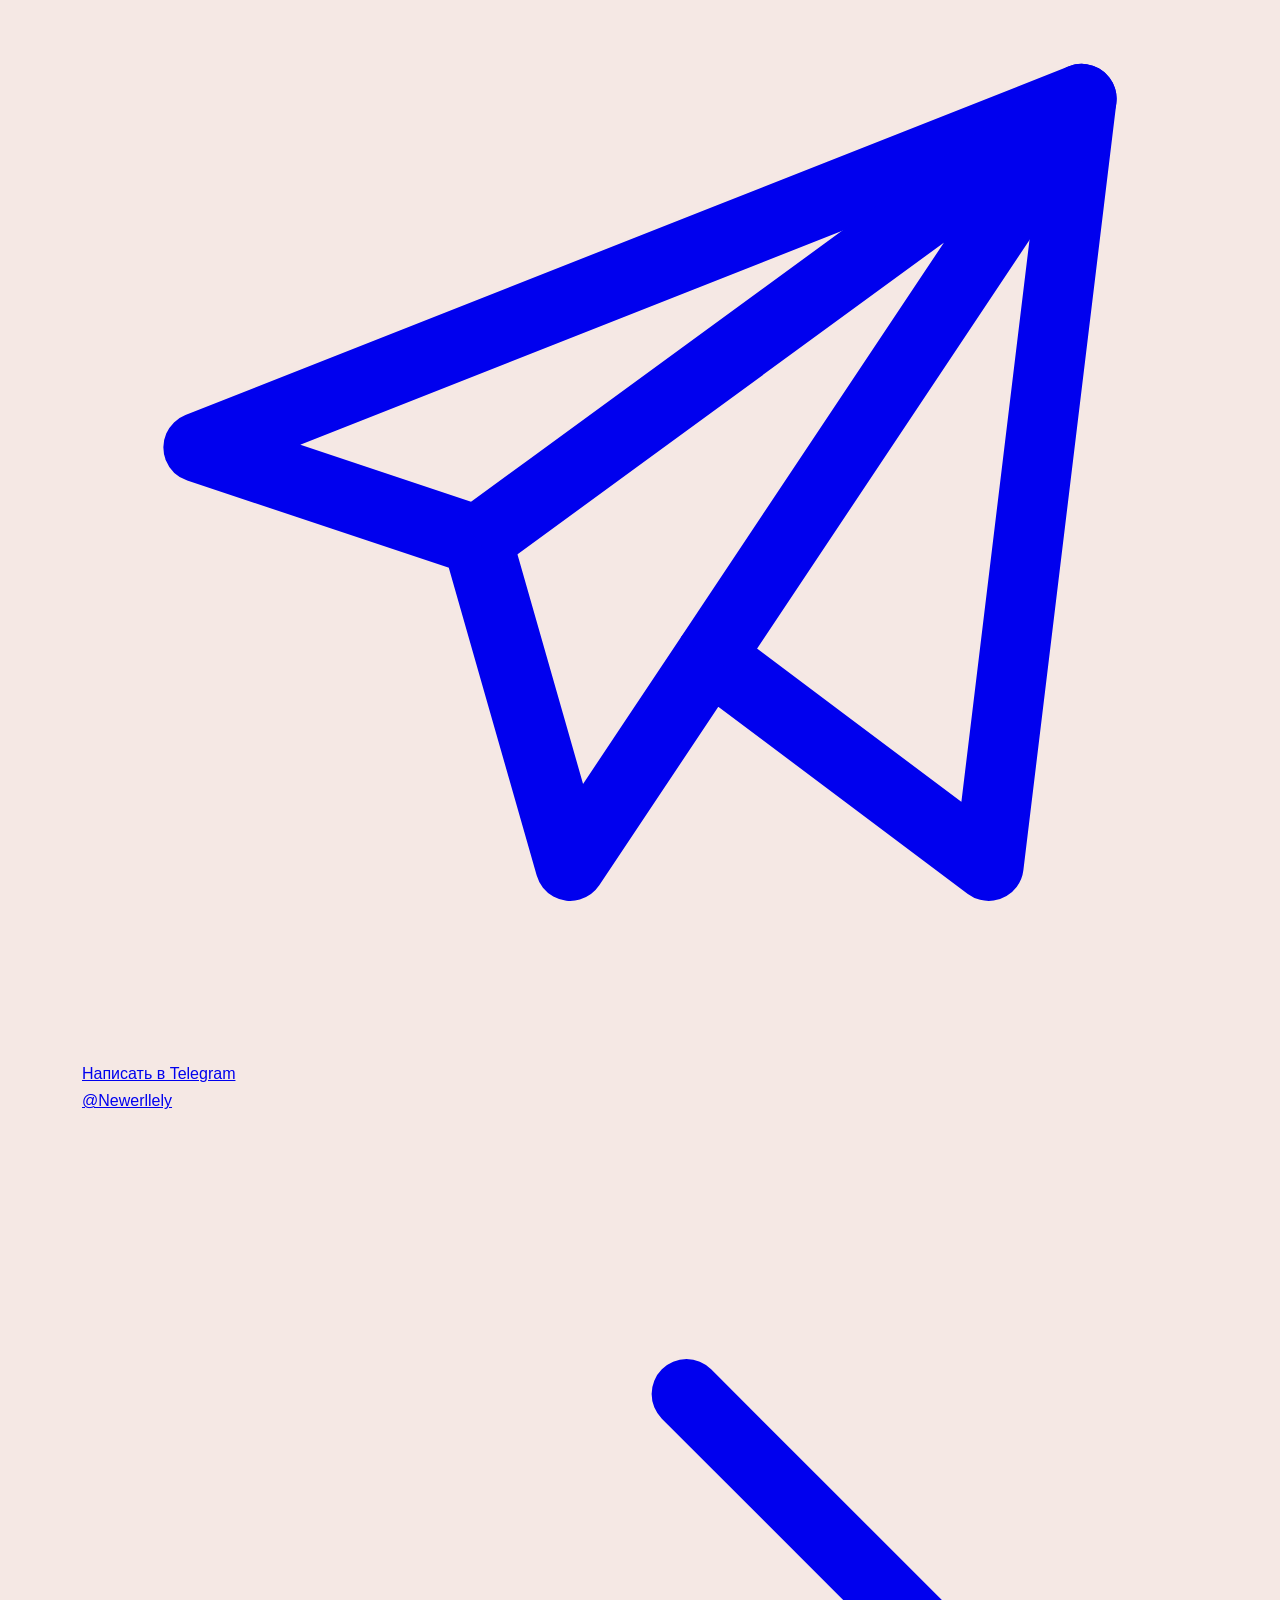
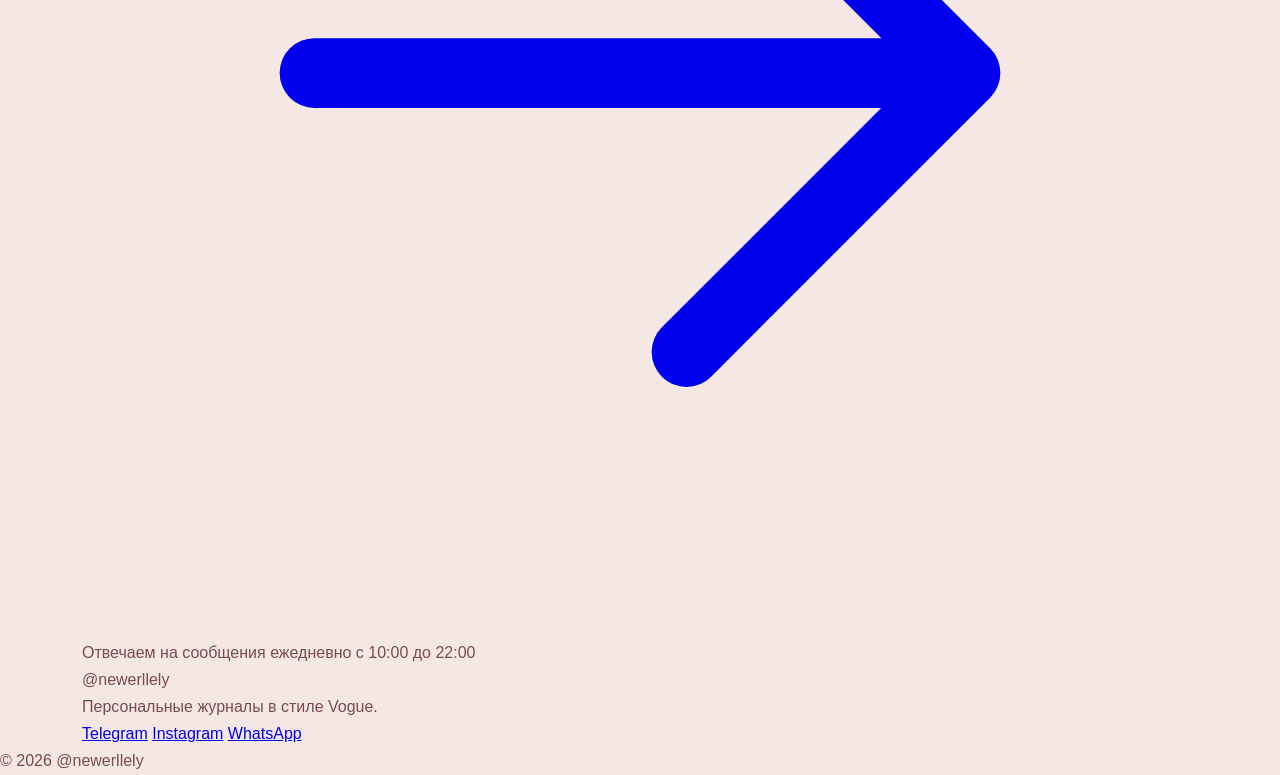
==== commit c2a798ad: "Update index.html" ====
--- a/index.html
+++ b/index.html
@@ -221,84 +221,34 @@
   </div>
 </section>
 
-<!-- ================= ORDER FORM ================= -->
+<!-- ================= ORDER ================= -->
 <section class="order reveal" id="order">
   <div class="container">
     <p class="eyebrow">Заказать</p>
     <h2 class="h2">Соберём ваш <em>журнал</em></h2>
-    <p class="order__sub">Заполните форму — свяжемся в течение дня, обсудим детали и покажем примеры.</p>
-
-    <form class="form" id="order-form">
-      <div class="form__row">
-        <label class="field">
-          <span>Ваше имя</span>
-          <input type="text" name="name" required>
-        </label>
-        <label class="field">
-          <span>Телефон или Telegram</span>
-          <input type="text" name="contact" required>
-        </label>
-      </div>
-
-      <div class="form__row">
-        <label class="field">
-          <span>Повод</span>
-          <select name="occasion" required>
-            <option value="">Выберите...</option>
-            <option>День рождения</option>
-            <option>Годовщина</option>
-            <option>Свадьба</option>
-            <option>Рождение ребёнка</option>
-            <option>Выпускной</option>
-            <option>Просто так</option>
-            <option>Другое</option>
-          </select>
-        </label>
-        <label class="field">
-          <span>К какому числу нужно</span>
-          <input type="date" name="date">
-        </label>
-      </div>
-
-      <div class="form__row">
-        <label class="field">
-          <span>Количество листов</span>
-          <select name="pages" required>
-            <option value="">Выберите...</option>
-            <option>12 листов — 700 ₽</option>
-            <option>14 листов — 820 ₽</option>
-            <option>16 листов — 940 ₽</option>
-            <option>18 листов — 1060 ₽</option>
-            <option>20 листов — 1180 ₽</option>
-            <option>22 листа — 1300 ₽</option>
-            <option>24 листа — 1420 ₽</option>
-            <option>Больше — обсуждаемо</option>
-          </select>
-        </label>
-        <label class="field">
-          <span>Что нужно?</span>
-          <select name="type" required>
-            <option value="">Выберите...</option>
-            <option>Только электронная версия</option>
-            <option>Электронная + печать</option>
-            <option>Электронная + печать + доставка</option>
-            <option>Ещё не решил(а)</option>
-          </select>
-        </label>
-      </div>
-
-      <label class="field">
-        <span>Расскажите о журнале</span>
-        <textarea name="comment" rows="5" placeholder="Для кого, что хотите видеть, какой стиль, ссылки на фото..."></textarea>
-      </label>
-
-      <button type="submit" class="btn btn--primary btn--block">Отправить заявку</button>
-
-      <p class="form__hint">Нажимая кнопку, вы соглашаетесь на обработку персональных данных.</p>
-    </form>
-  </div>
-</section>
-
+    <p class="order__sub">Напишите нам в Telegram — ответим в течение дня, обсудим детали и покажем примеры работ.</p>
+
+    <a href="https://t.me/Newerllely" target="_blank" rel="noopener" class="tg-card">
+      <div class="tg-card__icon">
+        <svg viewBox="0 0 24 24" fill="none" xmlns="http://www.w3.org/2000/svg">
+          <path d="M21.5 3.5L2.5 11L8.5 13L10.5 20L13.5 15.5L19.5 20L21.5 3.5Z" stroke="currentColor" stroke-width="1.5" stroke-linejoin="round"/>
+          <path d="M8.5 13L21.5 3.5L13.5 15.5" stroke="currentColor" stroke-width="1.5" stroke-linejoin="round"/>
+        </svg>
+      </div>
+      <div class="tg-card__text">
+        <div class="tg-card__label">Написать в Telegram</div>
+        <div class="tg-card__username">@Newerllely</div>
+      </div>
+      <div class="tg-card__arrow">
+        <svg viewBox="0 0 24 24" fill="none" xmlns="http://www.w3.org/2000/svg">
+          <path d="M5 12H19M19 12L13 6M19 12L13 18" stroke="currentColor" stroke-width="1.5" stroke-linecap="round" stroke-linejoin="round"/>
+        </svg>
+      </div>
+    </a>
+
+    <p class="order__note">Отвечаем на сообщения ежедневно с 10:00 до 22:00</p>
+  </div>
+</section>
 <!-- ================= FOOTER ================= -->
 <footer class="footer">
   <div class="container footer__inner">
--- a/styles.css
+++ b/styles.css
@@ -1,6 +1,5 @@
 /* ============================================================
    NEWERLLELY — LANDING
-   Нежный пудрово-розовый дизайн
    ============================================================ */
 
 :root{
@@ -27,14 +26,8 @@
 }
 img{max-width:100%; display:block;}
 
-.container{
-  max-width:1180px;
-  margin:0 auto;
-  padding:0 32px;
-}
-@media(max-width:640px){
-  .container{padding:0 20px;}
-}
+.container{max-width:1180px; margin:0 auto; padding:0 32px;}
+@media(max-width:640px){.container{padding:0 20px;}}
 
 /* ============ ОБЩИЕ ============ */
 .eyebrow{
@@ -48,8 +41,7 @@
 .eyebrow::before{
   content:'';
   display:inline-block;
-  width:32px;
-  height:1px;
+  width:32px; height:1px;
   background:var(--accent);
   vertical-align:middle;
   margin-right:14px;
@@ -63,11 +55,7 @@
   margin-bottom:32px;
   letter-spacing:-.01em;
 }
-.h2 em{
-  font-style:italic;
-  color:var(--accent);
-  font-weight:400;
-}
+.h2 em{font-style:italic; color:var(--accent); font-weight:400;}
 
 .btn{
   display:inline-block;
@@ -83,20 +71,13 @@
   cursor:pointer;
   border:none;
 }
-.btn--primary{
-  background:var(--ink);
-  color:#fff;
-}
+.btn--primary{background:var(--ink); color:#fff;}
 .btn--primary:hover{
   background:var(--accent);
   transform:translateY(-2px);
   box-shadow:0 12px 30px rgba(201,122,122,.3);
 }
-.btn--block{
-  display:block;
-  width:100%;
-  text-align:center;
-}
+.btn--block{display:block; width:100%; text-align:center;}
 
 /* ============ HERO ============ */
 .hero{
@@ -110,17 +91,23 @@
 .hero__bg{
   position:absolute;
   inset:0;
-  background-image:url('assets/hero.jpg');
-  background-size:cover;
-  background-position:center;
+  background:
+    radial-gradient(circle at 20% 30%, rgba(232,200,200,.6), transparent 45%),
+    radial-gradient(circle at 80% 70%, rgba(201,122,122,.25), transparent 50%),
+    radial-gradient(circle at 50% 50%, rgba(250,240,236,.9), transparent 70%),
+    var(--bg);
   z-index:0;
 }
 .hero__bg::after{
   content:'';
   position:absolute;
   inset:0;
-  background:
-    linear-gradient(135deg, rgba(245,232,228,.95) 0%, rgba(245,232,228,.78) 50%, rgba(245,232,228,.45) 100%);
+  background-image:
+    radial-gradient(circle at 15% 20%, rgba(122,74,82,.04) 1px, transparent 1px),
+    radial-gradient(circle at 85% 60%, rgba(122,74,82,.04) 1px, transparent 1px),
+    radial-gradient(circle at 40% 80%, rgba(122,74,82,.03) 1px, transparent 1px);
+  background-size: 200px 200px, 300px 300px, 250px 250px;
+  opacity:.9;
 }
 .hero__content{
   position:relative;
@@ -152,10 +139,7 @@
   letter-spacing:-.02em;
   margin-bottom:32px;
 }
-.hero__title em{
-  font-style:italic;
-  color:var(--accent);
-}
+.hero__title em{font-style:italic; color:var(--accent);}
 .hero__sub{
   font-size:17px;
   line-height:1.75;
@@ -191,25 +175,51 @@
   100%{opacity:0;}
 }
 
-/* ============ ABOUT ============ */
-.about{
-  padding:120px 0;
-  background:var(--bg-soft);
-}
-.about__text{
-  font-family:'Playfair Display',serif;
-  font-size:clamp(20px,2.6vw,28px);
+/* ============ WHY ============ */
+.why{padding:120px 0; background:var(--bg-soft);}
+.why__intro{
+  font-family:'Playfair Display',serif;
+  font-size:clamp(18px,2.2vw,24px);
   font-style:italic;
   line-height:1.55;
-  color:var(--ink);
+  max-width:780px;
+  margin-bottom:64px;
   opacity:.9;
-  max-width:820px;
+}
+.why__grid{
+  display:grid;
+  grid-template-columns:repeat(4,1fr);
+  gap:32px;
+}
+@media(max-width:900px){.why__grid{grid-template-columns:repeat(2,1fr); gap:28px;}}
+@media(max-width:520px){.why__grid{grid-template-columns:1fr;}}
+
+.why__item{
+  padding-top:32px;
+  border-top:1px solid var(--line);
+}
+.why__num{
+  font-family:'Playfair Display',serif;
+  font-size:14px;
+  letter-spacing:.3em;
+  color:var(--accent);
+  margin-bottom:18px;
+}
+.why__title{
+  font-family:'Playfair Display',serif;
+  font-size:24px;
+  font-weight:400;
+  font-style:italic;
+  margin-bottom:12px;
+}
+.why__text{
+  font-size:14px;
+  line-height:1.65;
+  opacity:.8;
 }
 
 /* ============ GALLERY ============ */
-.gallery{
-  padding:120px 0;
-}
+.gallery{padding:120px 0;}
 .gallery__grid{
   display:grid;
   grid-template-columns:repeat(3,1fr);
@@ -224,6 +234,7 @@
   transition:.5s cubic-bezier(.2,.7,.3,1);
   cursor:zoom-in;
   box-shadow:0 4px 24px rgba(122,74,82,.08);
+  background-color:#f0e0dc;
 }
 .gallery__item:hover{
   transform:translateY(-4px) scale(1.02);
@@ -231,45 +242,31 @@
 }
 .gallery__item--tall{grid-row:span 2;}
 .gallery__item--wide{grid-column:span 2;}
-
 @media(max-width:900px){
-  .gallery__grid{
-    grid-template-columns:repeat(2,1fr);
-    grid-auto-rows:180px;
-  }
+  .gallery__grid{grid-template-columns:repeat(2,1fr); grid-auto-rows:180px;}
 }
 @media(max-width:560px){
-  .gallery__grid{
-    grid-template-columns:1fr;
-    grid-auto-rows:240px;
-  }
+  .gallery__grid{grid-template-columns:1fr; grid-auto-rows:240px;}
   .gallery__item--wide{grid-column:auto;}
 }
 
 /* ============ LIGHTBOX ============ */
 .lightbox{
-  position:fixed;
-  inset:0;
+  position:fixed; inset:0;
   background:rgba(30,15,18,.94);
   z-index:1000;
-  display:flex;
-  align-items:center;
-  justify-content:center;
+  display:flex; align-items:center; justify-content:center;
   padding:40px;
   cursor:zoom-out;
-  animation:fadeIn .3s ease;
 }
 .lightbox.hidden{display:none;}
-@keyframes fadeIn{from{opacity:0;} to{opacity:1;}}
 .lightbox__img{
-  max-width:90vw;
-  max-height:88vh;
+  max-width:90vw; max-height:88vh;
   border-radius:12px;
   box-shadow:0 40px 80px rgba(0,0,0,.5);
 }
 .lightbox__close{
-  position:absolute;
-  top:24px; right:24px;
+  position:absolute; top:24px; right:24px;
   background:transparent;
   border:1px solid rgba(255,255,255,.3);
   color:#fff;
@@ -277,26 +274,18 @@
   border-radius:50%;
   font-size:18px;
   cursor:pointer;
-  transition:.2s;
-}
-.lightbox__close:hover{
-  background:rgba(255,255,255,.1);
-}
+}
+.lightbox__close:hover{background:rgba(255,255,255,.1);}
 
 /* ============ PRICE ============ */
-.price{
-  padding:120px 0;
-  background:var(--bg-soft);
-}
+.price{padding:120px 0; background:var(--bg-soft);}
 .price__grid{
   display:grid;
   grid-template-columns:1.4fr 1fr;
   gap:80px;
   margin-top:48px;
 }
-@media(max-width:900px){
-  .price__grid{grid-template-columns:1fr; gap:56px;}
-}
+@media(max-width:900px){.price__grid{grid-template-columns:1fr; gap:56px;}}
 
 .price__head{
   font-family:'Playfair Display',serif;
@@ -308,11 +297,7 @@
   border-bottom:1px solid var(--line);
 }
 .price__head--mt{margin-top:48px;}
-
-.price__table{
-  display:flex;
-  flex-direction:column;
-}
+.price__table{display:flex; flex-direction:column;}
 .price__row{
   display:grid;
   grid-template-columns:1.4fr auto auto;
@@ -334,8 +319,7 @@
 .price__col1::after{
   content:'';
   position:absolute;
-  bottom:.35em;
-  left:100%;
+  bottom:.35em; left:100%;
   width:24px;
   border-bottom:1px dotted var(--line);
   margin-left:6px;
@@ -345,14 +329,12 @@
   white-space:nowrap;
 }
 .price__col3{opacity:.85;}
-
 .price__note{
   margin-top:18px;
   font-style:italic;
   color:var(--ink-soft);
   font-size:14px;
 }
-
 .price__list{list-style:none;}
 .price__list li{
   display:flex;
@@ -370,163 +352,81 @@
   padding-top:14px !important;
 }
 
-/* ============ ORDER FORM ============ */
-.order{
-  padding:120px 0;
-}
-.order__sub{
-  font-size:17px;
-  opacity:.75;
-  max-width:560px;
-  margin-bottom:56px;
-}
-
-.form{
-  max-width:760px;
-  display:flex;
-  flex-direction:column;
+/* ============ REVIEWS ============ */
+.reviews{padding:120px 0;}
+.reviews__grid{
+  display:grid;
+  grid-template-columns:repeat(3,1fr);
   gap:24px;
-}
-.form__row{
-  display:grid;
-  grid-template-columns:1fr 1fr;
-  gap:24px;
-}
-@media(max-width:640px){
-  .form__row{grid-template-columns:1fr; gap:20px;}
-}
-.field{
-  display:flex;
-  flex-direction:column;
-  gap:10px;
-}
-.field > span{
+  margin-top:56px;
+}
+@media(max-width:900px){.reviews__grid{grid-template-columns:repeat(2,1fr);}}
+@media(max-width:600px){.reviews__grid{grid-template-columns:1fr;}}
+
+.review{
+  background:var(--bg-soft);
+  padding:36px 32px 32px;
+  border-radius:16px;
+  position:relative;
+  transition:.35s cubic-bezier(.2,.7,.3,1);
+  border:1px solid transparent;
+}
+.review:hover{
+  transform:translateY(-4px);
+  border-color:var(--line);
+  box-shadow:0 16px 40px rgba(122,74,82,.1);
+}
+.review__quote{
+  font-family:'Playfair Display',serif;
+  font-size:64px;
+  line-height:1;
+  color:var(--accent);
+  opacity:.35;
+  margin-bottom:-10px;
+}
+.review__text{
+  font-family:'Playfair Display',serif;
+  font-size:15px;
+  font-style:italic;
+  line-height:1.7;
+  margin-bottom:22px;
+}
+.review__author{
   font-size:11px;
   letter-spacing:.24em;
   text-transform:uppercase;
   color:var(--ink-soft);
-  font-weight:500;
-}
-.field input,
-.field select,
-.field textarea{
-  font-family:'Inter',sans-serif;
-  font-size:15px;
-  color:var(--ink);
-  background:transparent;
-  border:none;
-  border-bottom:1px solid var(--line);
-  padding:12px 0;
-  transition:.25s;
-  outline:none;
-  resize:vertical;
-}
-.field input:focus,
-.field select:focus,
-.field textarea:focus{
-  border-color:var(--accent);
-}
-.field select{cursor:pointer;}
-.field textarea{
-  border:1px solid var(--line);
-  border-radius:12px;
-  padding:14px 16px;
-  min-height:110px;
-}
-.field textarea:focus{border-color:var(--accent);}
-
-.form__hint{
-  font-size:12px;
-  color:var(--ink-soft);
-  text-align:center;
-  font-style:italic;
-  margin-top:6px;
-}
-
-/* ============ FOOTER ============ */
-.footer{
-  padding:80px 0 0;
-  background:var(--ink);
-  color:var(--bg);
-}
-.footer__inner{
-  display:grid;
-  grid-template-columns:1fr auto auto;
-  gap:60px;
-  align-items:center;
-  padding-bottom:60px;
-}
-@media(max-width:800px){
-  .footer__inner{
-    grid-template-columns:1fr;
-    gap:36px;
-    text-align:center;
-  }
-}
-.footer__brand{
+}
+
+/* ============ OCCASIONS ============ */
+.occasions{padding:120px 0; background:var(--bg-soft);}
+.occasions__grid{
+  display:grid;
+  grid-template-columns:repeat(3,1fr);
+  gap:24px;
+  margin-top:56px;
+}
+@media(max-width:900px){.occasions__grid{grid-template-columns:repeat(2,1fr);}}
+@media(max-width:600px){.occasions__grid{grid-template-columns:1fr;}}
+
+.occasion{
+  padding:36px 32px;
+  background:var(--bg);
+  border-radius:16px;
+  transition:.35s cubic-bezier(.2,.7,.3,1);
+}
+.occasion:hover{
+  transform:translateY(-4px);
+  box-shadow:0 16px 40px rgba(122,74,82,.1);
+}
+.occasion__icon{
+  font-size:36px;
+  margin-bottom:20px;
+  line-height:1;
+}
+.occasion__title{
   font-family:'Playfair Display',serif;
   font-size:22px;
-  letter-spacing:.28em;
-  margin-bottom:12px;
-}
-.footer__text{
-  font-size:14px;
-  opacity:.7;
-  line-height:1.7;
-}
-.footer__socials{
-  display:flex;
-  flex-direction:column;
-  gap:10px;
-}
-@media(max-width:800px){
-  .footer__socials{
-    flex-direction:row;
-    justify-content:center;
-    gap:24px;
-  }
-}
-.footer__socials a{
-  color:var(--bg);
-  text-decoration:none;
-  font-size:13px;
-  letter-spacing:.14em;
-  text-transform:uppercase;
-  opacity:.75;
-  transition:.2s;
-  border-bottom:1px solid transparent;
-  padding-bottom:2px;
-}
-.footer__socials a:hover{
-  opacity:1;
-  border-color:var(--accent);
-}
-.footer__qr img{
-  width:100px;
-  height:100px;
-  border-radius:8px;
-  background:#fff;
-  padding:6px;
-}
-@media(max-width:800px){
-  .footer__qr{display:flex; justify-content:center;}
-}
-.footer__bottom{
-  border-top:1px solid rgba(245,232,228,.1);
-  padding:24px 32px;
-  text-align:center;
-  font-size:12px;
-  letter-spacing:.2em;
-  opacity:.5;
-}
-
-/* ============ REVEAL ============ */
-.reveal{
-  opacity:0;
-  transform:translateY(32px);
-  transition:opacity 1s cubic-bezier(.2,.7,.3,1), transform 1s cubic-bezier(.2,.7,.3,1);
-}
-.reveal.on{
-  opacity:1;
-  transform:none;
-}
+  font-style:italic;
+  font-weight:400;
+  margin-bottom:10px
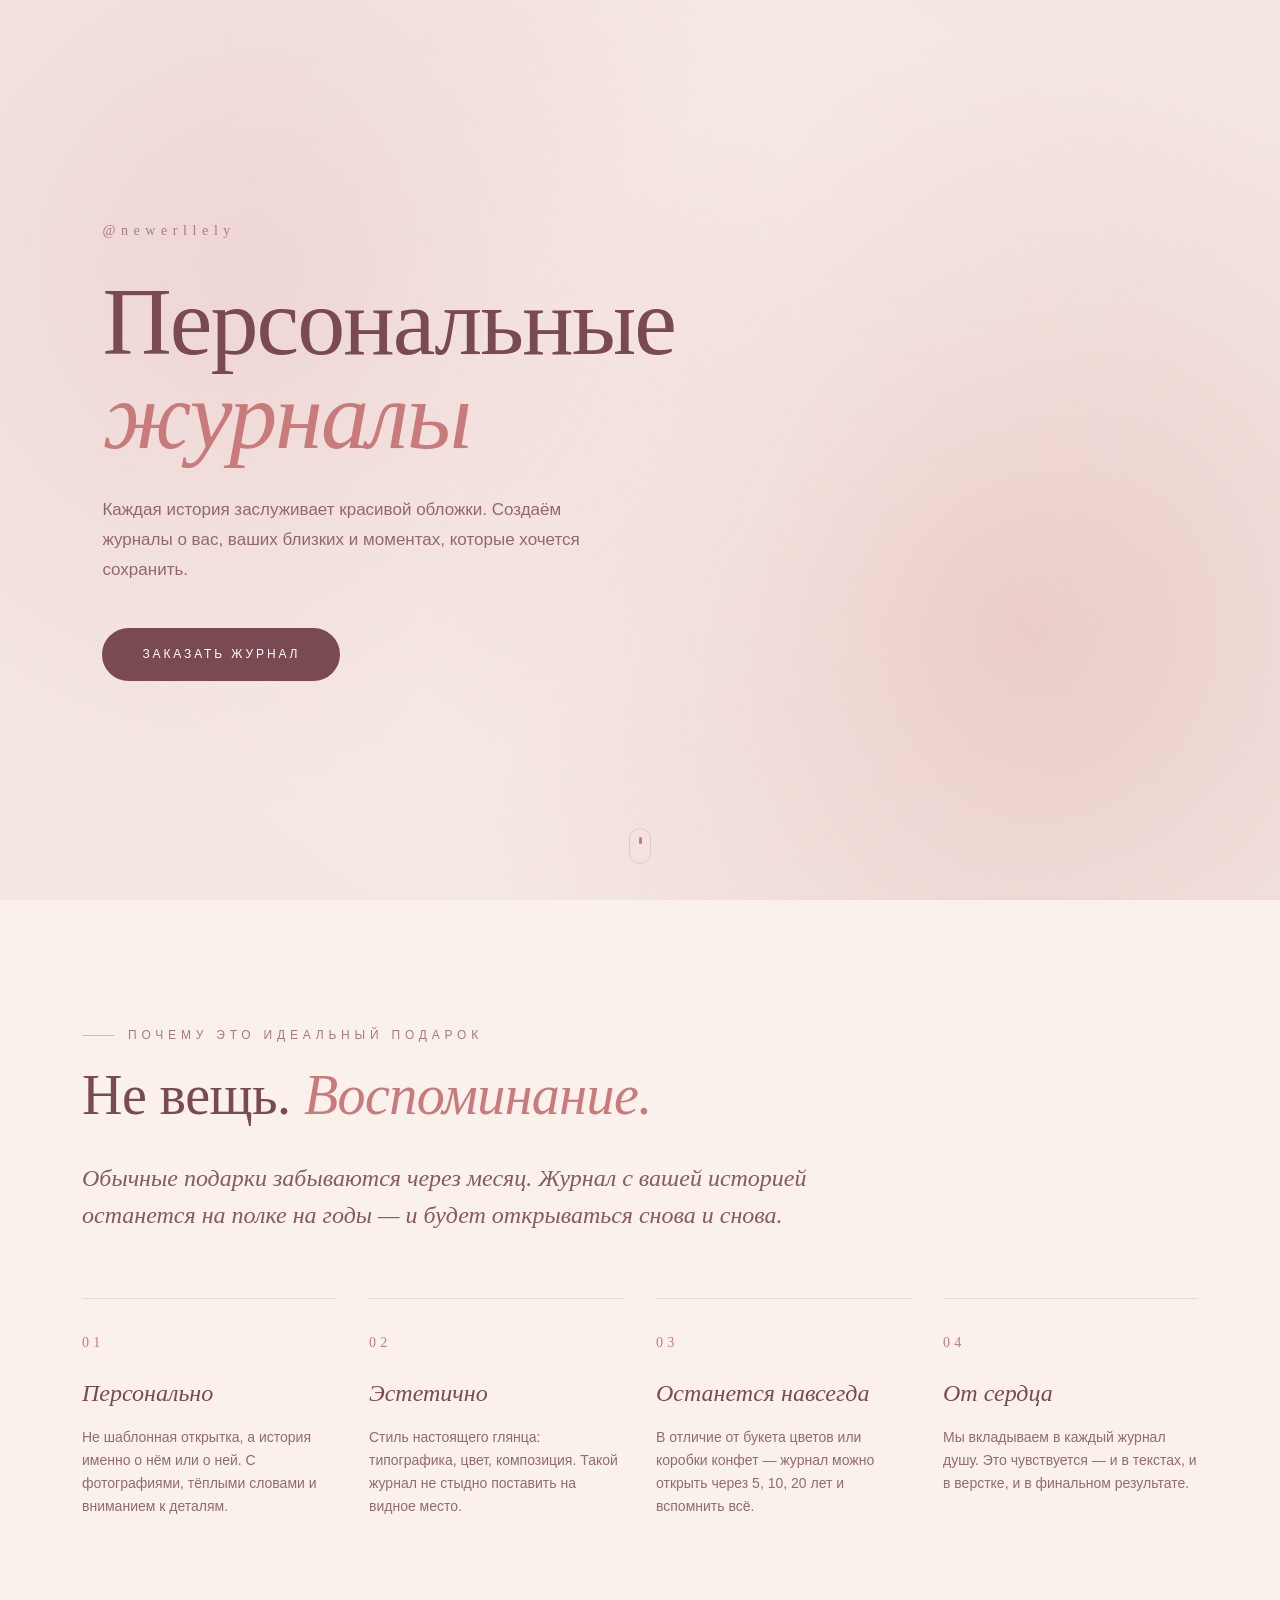
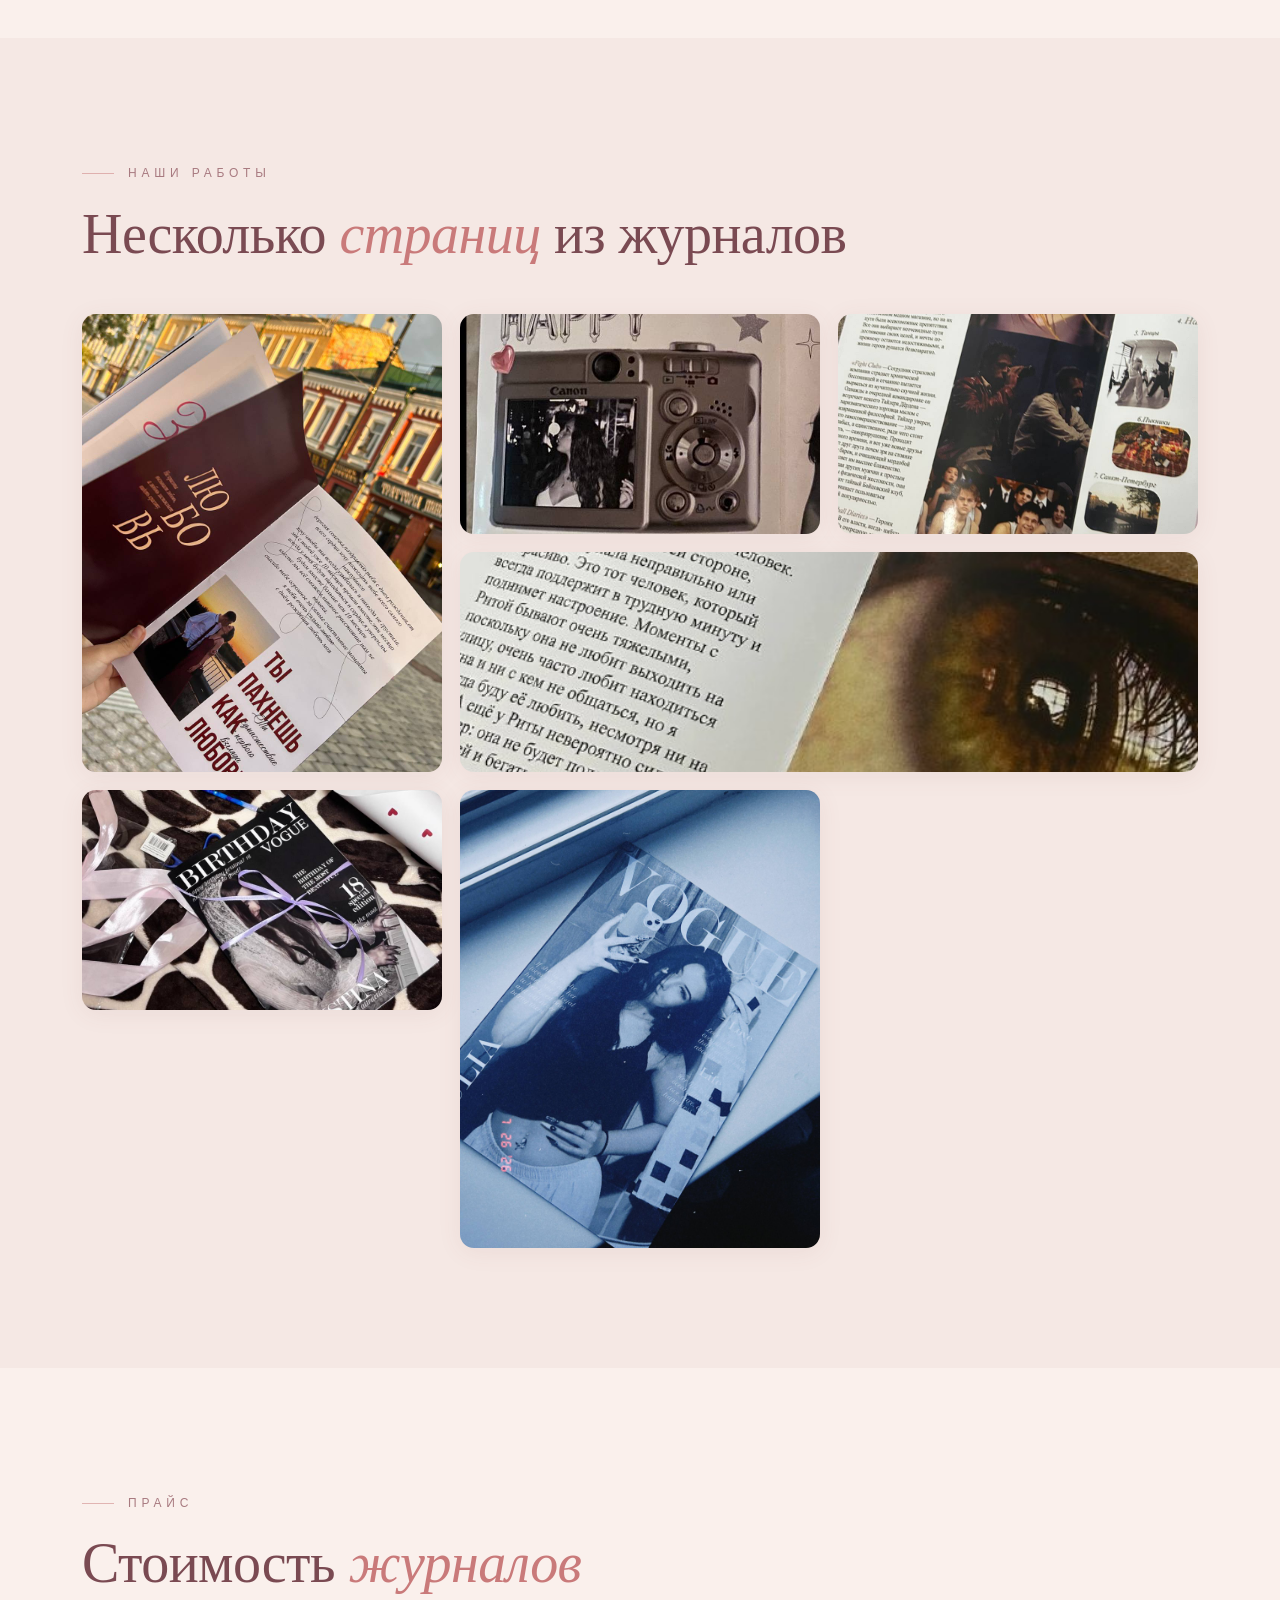
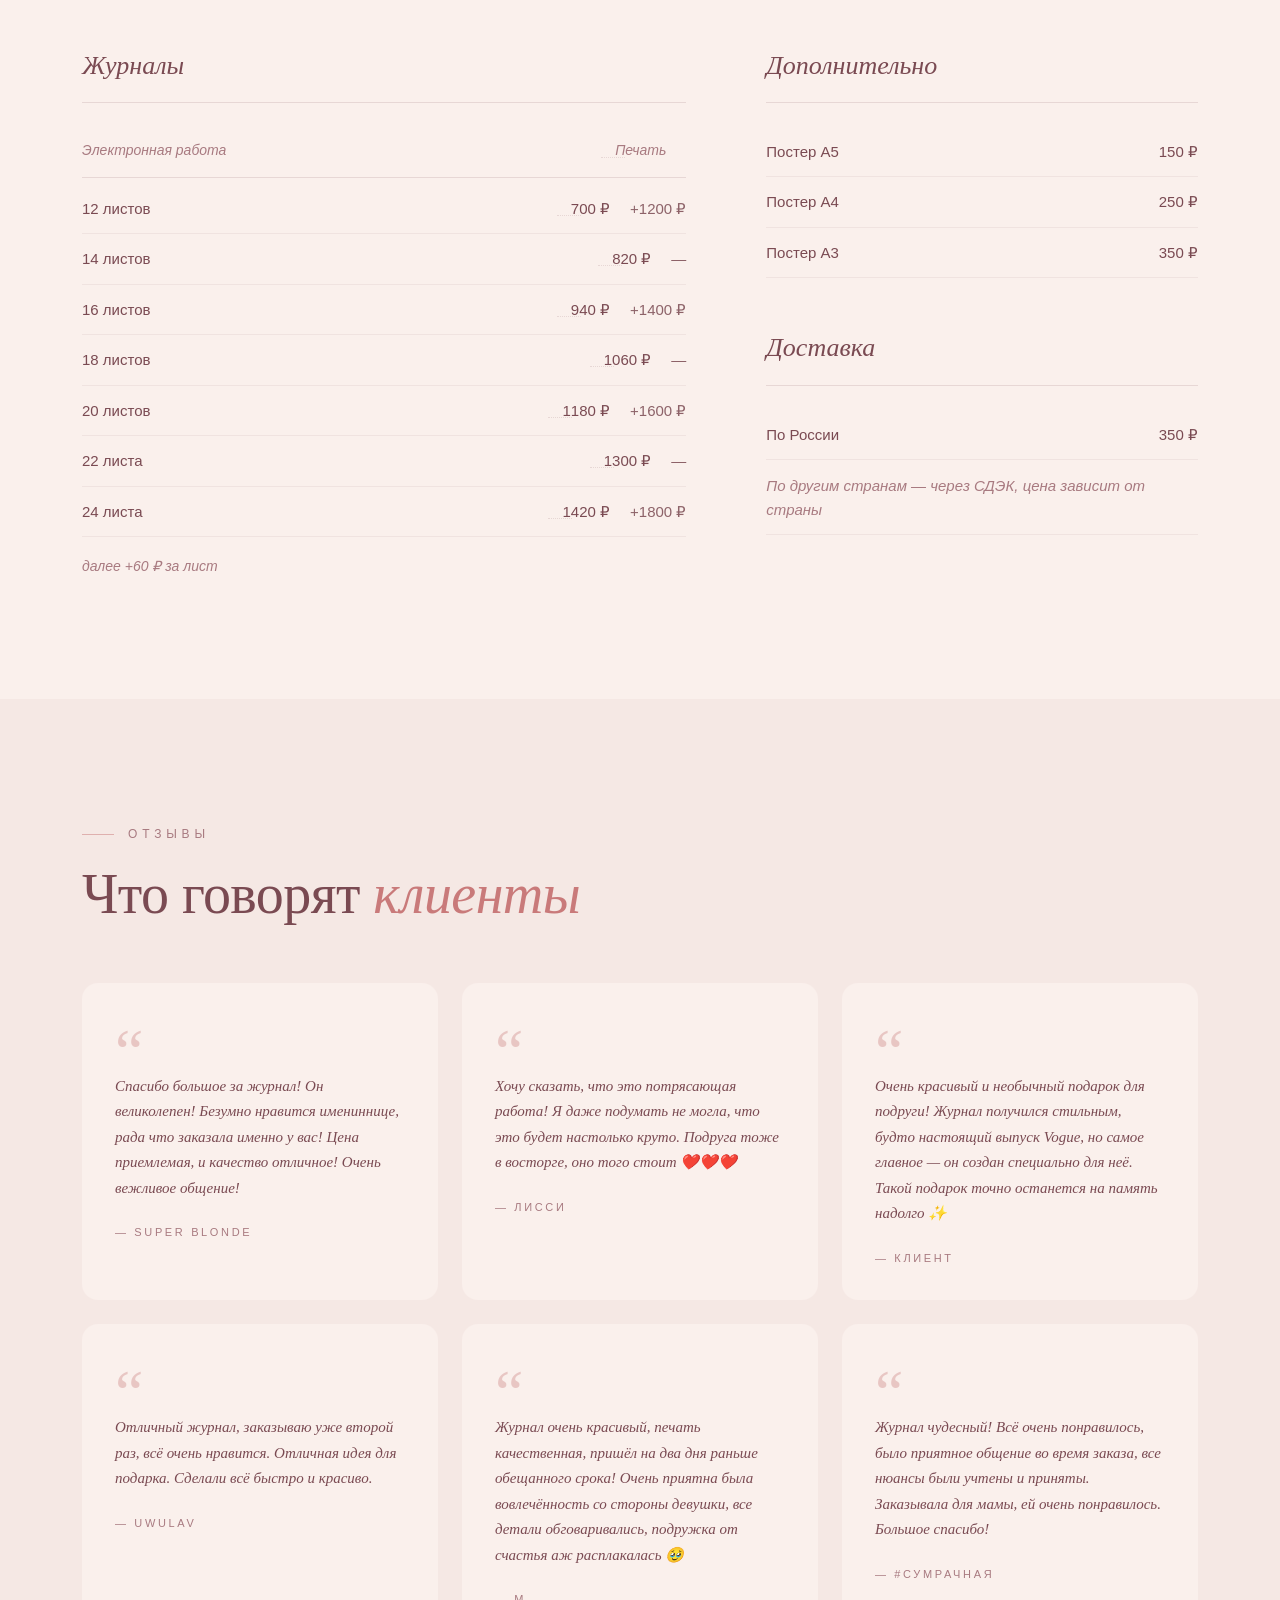
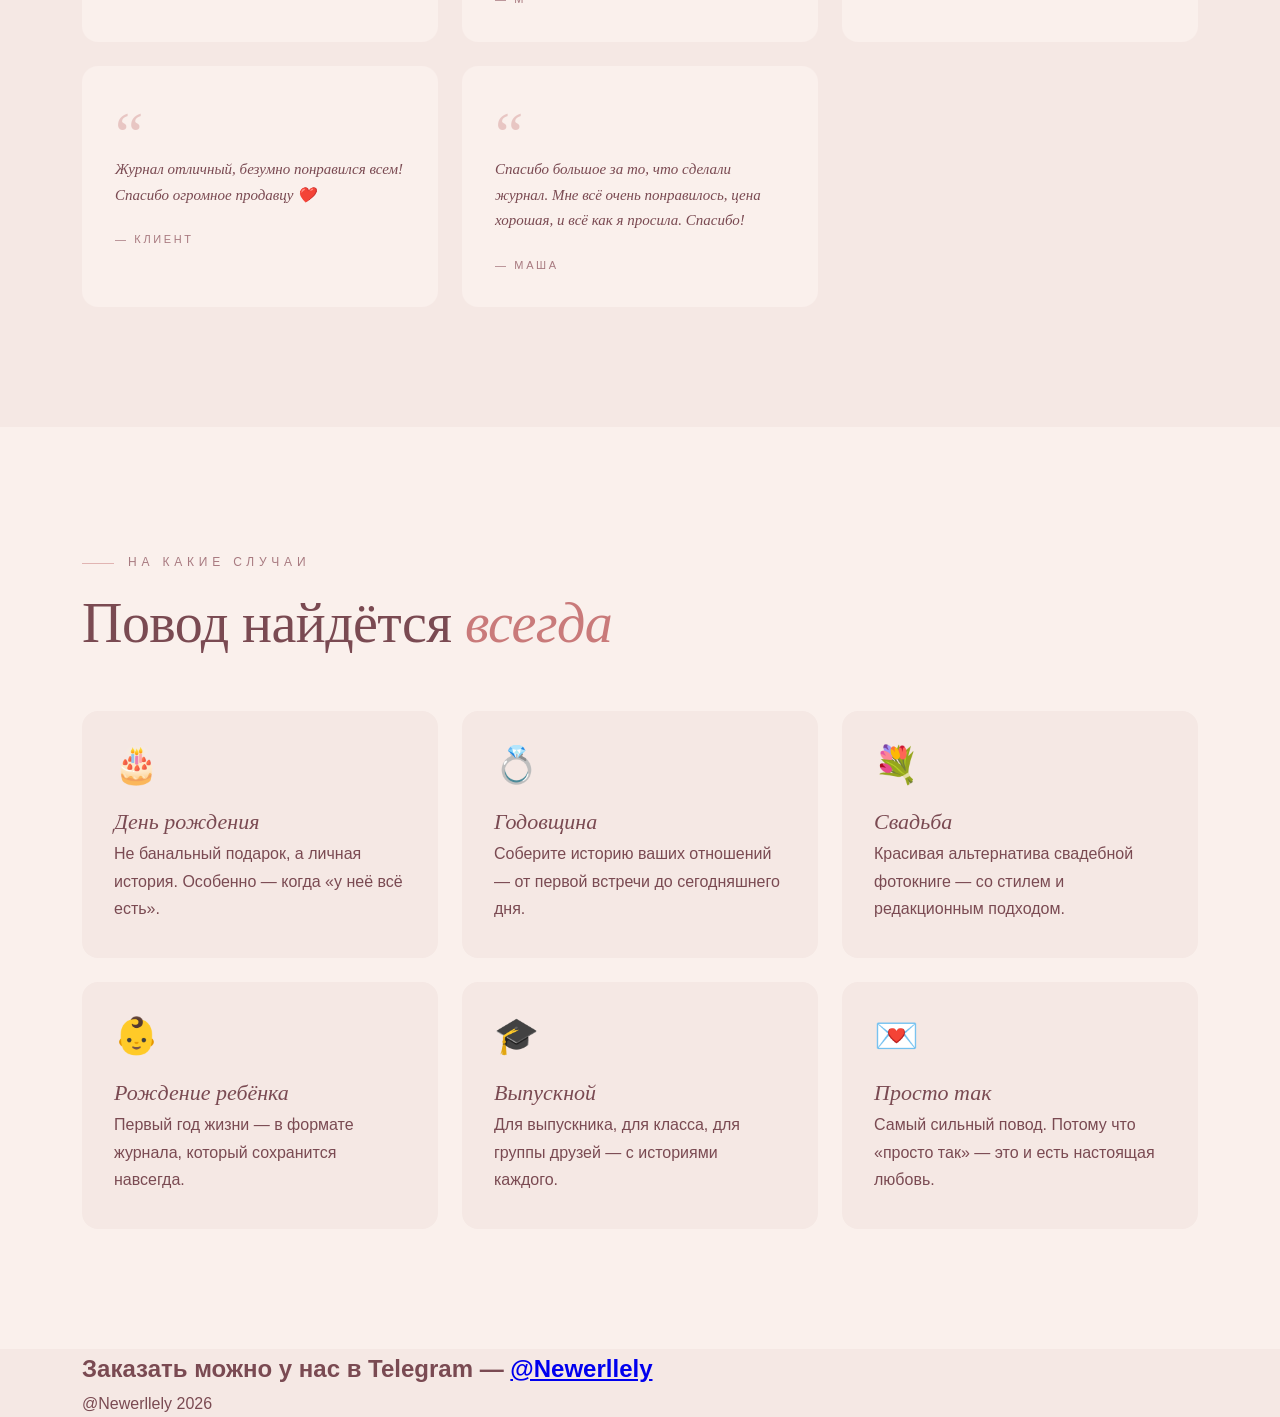
==== commit 63e29df1: "Update index.html" ====
--- a/index.html
+++ b/index.html
@@ -224,49 +224,14 @@
 <!-- ================= ORDER ================= -->
 <section class="order reveal" id="order">
   <div class="container">
-    <p class="eyebrow">Заказать</p>
-    <h2 class="h2">Соберём ваш <em>журнал</em></h2>
-    <p class="order__sub">Напишите нам в Telegram — ответим в течение дня, обсудим детали и покажем примеры работ.</p>
-
-    <a href="https://t.me/Newerllely" target="_blank" rel="noopener" class="tg-card">
-      <div class="tg-card__icon">
-        <svg viewBox="0 0 24 24" fill="none" xmlns="http://www.w3.org/2000/svg">
-          <path d="M21.5 3.5L2.5 11L8.5 13L10.5 20L13.5 15.5L19.5 20L21.5 3.5Z" stroke="currentColor" stroke-width="1.5" stroke-linejoin="round"/>
-          <path d="M8.5 13L21.5 3.5L13.5 15.5" stroke="currentColor" stroke-width="1.5" stroke-linejoin="round"/>
-        </svg>
-      </div>
-      <div class="tg-card__text">
-        <div class="tg-card__label">Написать в Telegram</div>
-        <div class="tg-card__username">@Newerllely</div>
-      </div>
-      <div class="tg-card__arrow">
-        <svg viewBox="0 0 24 24" fill="none" xmlns="http://www.w3.org/2000/svg">
-          <path d="M5 12H19M19 12L13 6M19 12L13 18" stroke="currentColor" stroke-width="1.5" stroke-linecap="round" stroke-linejoin="round"/>
-        </svg>
-      </div>
-    </a>
-
-    <p class="order__note">Отвечаем на сообщения ежедневно с 10:00 до 22:00</p>
-  </div>
-</section>
-<!-- ================= FOOTER ================= -->
+    <h2 class="order__text">
+      Заказать можно у нас в Telegram — <a href="https://t.me/Newerllely" target="_blank" rel="noopener">@Newerllely</a>
+    </h2>
+  </div>
+</section>
+
 <footer class="footer">
-  <div class="container footer__inner">
-    <div class="footer__left">
-      <div class="footer__brand">@newerllely</div>
-      <p class="footer__text">Персональные журналы в стиле Vogue.</p>
-    </div>
-    <div class="footer__socials">
-      <a href="https://t.me/newerllely" target="_blank" rel="noopener">Telegram</a>
-      <a href="https://instagram.com/newerllely" target="_blank" rel="noopener">Instagram</a>
-      <a href="https://wa.me/79999999999" target="_blank" rel="noopener">WhatsApp</a>
-    </div>
-  </div>
-  <div class="footer__bottom">
-    <span>© 2026 @newerllely</span>
+  <div class="container">
+    <p class="footer__line">@Newerllely 2026</p>
   </div>
 </footer>
-
-<script src="script.js"></script>
-</body>
-</html>
--- a/styles.css
+++ b/styles.css
@@ -430,3 +430,128 @@
   font-style:italic;
   font-weight:400;
   margin-bottom:10px
+/* ============ ORDER — Telegram ============ */
+.order{padding:120px 0;}
+
+.order__sub{
+  font-size:17px;
+  opacity:.75;
+  max-width:560px;
+  margin-bottom:56px;
+  line-height:1.7;
+}
+
+.tg-card{
+  display:flex;
+  align-items:center;
+  gap:28px;
+  padding:32px 40px;
+  max-width:640px;
+  border-radius:24px;
+  background:linear-gradient(135deg, #7a4a52 0%, #8e5a62 50%, #7a4a52 100%);
+  color:#faf0ec;
+  text-decoration:none;
+  transition:.5s cubic-bezier(.2,.7,.3,1);
+  position:relative;
+  overflow:hidden;
+  box-shadow:0 12px 40px rgba(122,74,82,.2);
+}
+.tg-card::before{
+  content:'';
+  position:absolute;
+  inset:0;
+  background:radial-gradient(circle at 80% 20%, rgba(201,122,122,.35), transparent 55%);
+  opacity:0;
+  transition:.5s;
+}
+.tg-card:hover{
+  transform:translateY(-4px);
+  box-shadow:0 20px 60px rgba(122,74,82,.35);
+}
+.tg-card:hover::before{opacity:1;}
+
+.tg-card__icon{
+  width:64px;
+  height:64px;
+  flex:0 0 auto;
+  border-radius:50%;
+  background:rgba(250,240,236,.12);
+  display:flex;
+  align-items:center;
+  justify-content:center;
+  transition:.4s;
+  position:relative;
+  z-index:1;
+}
+.tg-card:hover .tg-card__icon{
+  background:rgba(250,240,236,.22);
+  transform:scale(1.06);
+}
+.tg-card__icon svg{
+  width:30px;
+  height:30px;
+  color:#faf0ec;
+}
+
+.tg-card__text{
+  flex:1;
+  position:relative;
+  z-index:1;
+}
+.tg-card__label{
+  font-size:11px;
+  letter-spacing:.3em;
+  text-transform:uppercase;
+  opacity:.65;
+  margin-bottom:8px;
+}
+.tg-card__username{
+  font-family:'Playfair Display',serif;
+  font-size:30px;
+  font-weight:500;
+  letter-spacing:.01em;
+}
+
+.tg-card__arrow{
+  width:44px;
+  height:44px;
+  flex:0 0 auto;
+  border-radius:50%;
+  background:rgba(250,240,236,.08);
+  display:flex;
+  align-items:center;
+  justify-content:center;
+  transition:.4s;
+  position:relative;
+  z-index:1;
+}
+.tg-card:hover .tg-card__arrow{
+  background:rgba(250,240,236,.2);
+  transform:translateX(6px);
+}
+.tg-card__arrow svg{
+  width:22px;
+  height:22px;
+  color:#faf0ec;
+}
+
+.order__note{
+  margin-top:24px;
+  font-size:13px;
+  opacity:.6;
+  font-style:italic;
+  padding-left:4px;
+}
+
+@media(max-width:640px){
+  .tg-card{
+    padding:24px 26px;
+    gap:18px;
+    border-radius:20px;
+  }
+  .tg-card__icon{width:52px; height:52px;}
+  .tg-card__icon svg{width:24px; height:24px;}
+  .tg-card__username{font-size:22px;}
+  .tg-card__arrow{width:36px; height:36px;}
+  .tg-card__arrow svg{width:18px; height:18px;}
+}
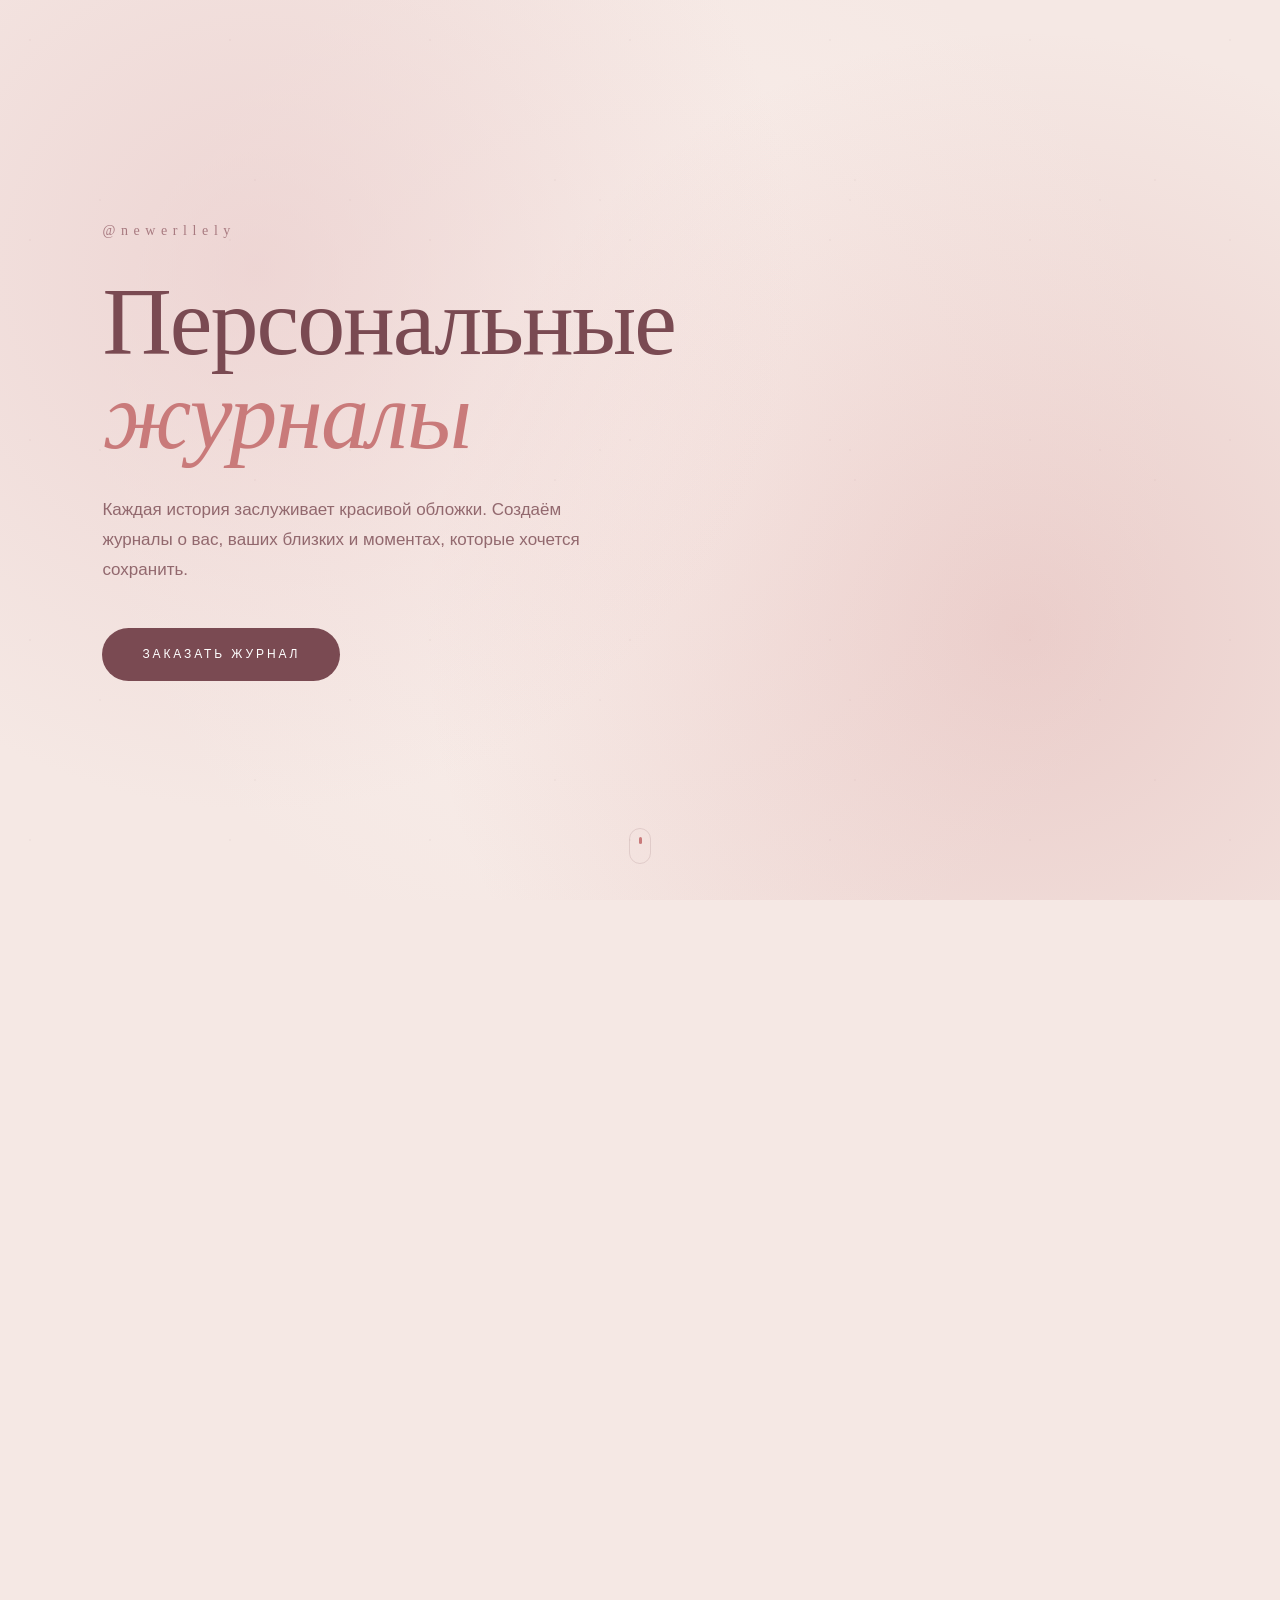
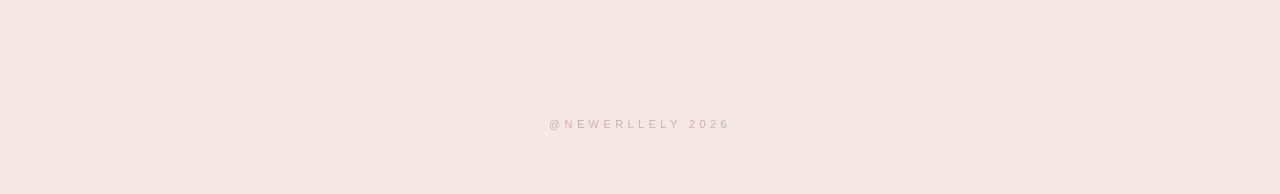
==== commit ae332c62: "Update index.html" ====
--- a/index.html
+++ b/index.html
@@ -223,15 +223,14 @@
 
 <!-- ================= ORDER ================= -->
 <section class="order reveal" id="order">
-  <div class="container">
-    <h2 class="order__text">
-      Заказать можно у нас в Telegram — <a href="https://t.me/Newerllely" target="_blank" rel="noopener">@Newerllely</a>
-    </h2>
+  <div class="order__inner">
+    <p class="order__text">
+      Заказать можно у нас в Telegram —
+      <a href="https://t.me/Newerllely" target="_blank" rel="noopener">@Newerllely</a>
+    </p>
   </div>
 </section>
 
 <footer class="footer">
-  <div class="container">
-    <p class="footer__line">@Newerllely 2026</p>
-  </div>
+  <p class="footer__line">@Newerllely 2026</p>
 </footer>
--- a/styles.css
+++ b/styles.css
@@ -429,129 +429,59 @@
   font-size:22px;
   font-style:italic;
   font-weight:400;
-  margin-bottom:10px
-/* ============ ORDER — Telegram ============ */
-.order{padding:120px 0;}
-
-.order__sub{
-  font-size:17px;
-  opacity:.75;
-  max-width:560px;
-  margin-bottom:56px;
-  line-height:1.7;
-}
-
-.tg-card{
-  display:flex;
-  align-items:center;
-  gap:28px;
-  padding:32px 40px;
-  max-width:640px;
-  border-radius:24px;
-  background:linear-gradient(135deg, #7a4a52 0%, #8e5a62 50%, #7a4a52 100%);
-  color:#faf0ec;
+  margin-bottom:10px;
+}
+.occasion__text{
+  font-size:14px;
+  line-height:1.65;
+  opacity:.8;
+}
+
+/* ============ ORDER ============ */
+.order{
+  padding:140px 0;
+}
+.order__text{
+  font-family:'Playfair Display',serif;
+  font-size:clamp(24px,3.6vw,40px);
+  font-weight:400;
+  line-height:1.35;
+  letter-spacing:-.005em;
+  text-align:center;
+  color:var(--ink);
+  max-width:820px;
+  margin:0 auto;
+}
+.order__text a{
+  color:var(--accent);
   text-decoration:none;
-  transition:.5s cubic-bezier(.2,.7,.3,1);
-  position:relative;
-  overflow:hidden;
-  box-shadow:0 12px 40px rgba(122,74,82,.2);
-}
-.tg-card::before{
-  content:'';
-  position:absolute;
-  inset:0;
-  background:radial-gradient(circle at 80% 20%, rgba(201,122,122,.35), transparent 55%);
+  font-style:italic;
+  border-bottom:1px solid transparent;
+  transition:.3s;
+}
+.order__text a:hover{
+  border-color:var(--accent);
+}
+
+/* ============ FOOTER ============ */
+.footer{
+  padding:60px 0;
+  background:transparent;
+  text-align:center;
+}
+.footer__line{
+  font-family:'Inter',sans-serif;
+  font-size:11px;
+  letter-spacing:.4em;
+  text-transform:uppercase;
+  color:var(--ink-soft);
+  opacity:.5;
+}
+
+/* ============ REVEAL ============ */
+.reveal{
   opacity:0;
-  transition:.5s;
-}
-.tg-card:hover{
-  transform:translateY(-4px);
-  box-shadow:0 20px 60px rgba(122,74,82,.35);
-}
-.tg-card:hover::before{opacity:1;}
-
-.tg-card__icon{
-  width:64px;
-  height:64px;
-  flex:0 0 auto;
-  border-radius:50%;
-  background:rgba(250,240,236,.12);
-  display:flex;
-  align-items:center;
-  justify-content:center;
-  transition:.4s;
-  position:relative;
-  z-index:1;
-}
-.tg-card:hover .tg-card__icon{
-  background:rgba(250,240,236,.22);
-  transform:scale(1.06);
-}
-.tg-card__icon svg{
-  width:30px;
-  height:30px;
-  color:#faf0ec;
-}
-
-.tg-card__text{
-  flex:1;
-  position:relative;
-  z-index:1;
-}
-.tg-card__label{
-  font-size:11px;
-  letter-spacing:.3em;
-  text-transform:uppercase;
-  opacity:.65;
-  margin-bottom:8px;
-}
-.tg-card__username{
-  font-family:'Playfair Display',serif;
-  font-size:30px;
-  font-weight:500;
-  letter-spacing:.01em;
-}
-
-.tg-card__arrow{
-  width:44px;
-  height:44px;
-  flex:0 0 auto;
-  border-radius:50%;
-  background:rgba(250,240,236,.08);
-  display:flex;
-  align-items:center;
-  justify-content:center;
-  transition:.4s;
-  position:relative;
-  z-index:1;
-}
-.tg-card:hover .tg-card__arrow{
-  background:rgba(250,240,236,.2);
-  transform:translateX(6px);
-}
-.tg-card__arrow svg{
-  width:22px;
-  height:22px;
-  color:#faf0ec;
-}
-
-.order__note{
-  margin-top:24px;
-  font-size:13px;
-  opacity:.6;
-  font-style:italic;
-  padding-left:4px;
-}
-
-@media(max-width:640px){
-  .tg-card{
-    padding:24px 26px;
-    gap:18px;
-    border-radius:20px;
-  }
-  .tg-card__icon{width:52px; height:52px;}
-  .tg-card__icon svg{width:24px; height:24px;}
-  .tg-card__username{font-size:22px;}
-  .tg-card__arrow{width:36px; height:36px;}
-  .tg-card__arrow svg{width:18px; height:18px;}
-}
+  transform:translateY(32px);
+  transition:opacity 1s cubic-bezier(.2,.7,.3,1), transform 1s cubic-bezier(.2,.7,.3,1);
+}
+.reveal.on{opacity:1; transform:none;}
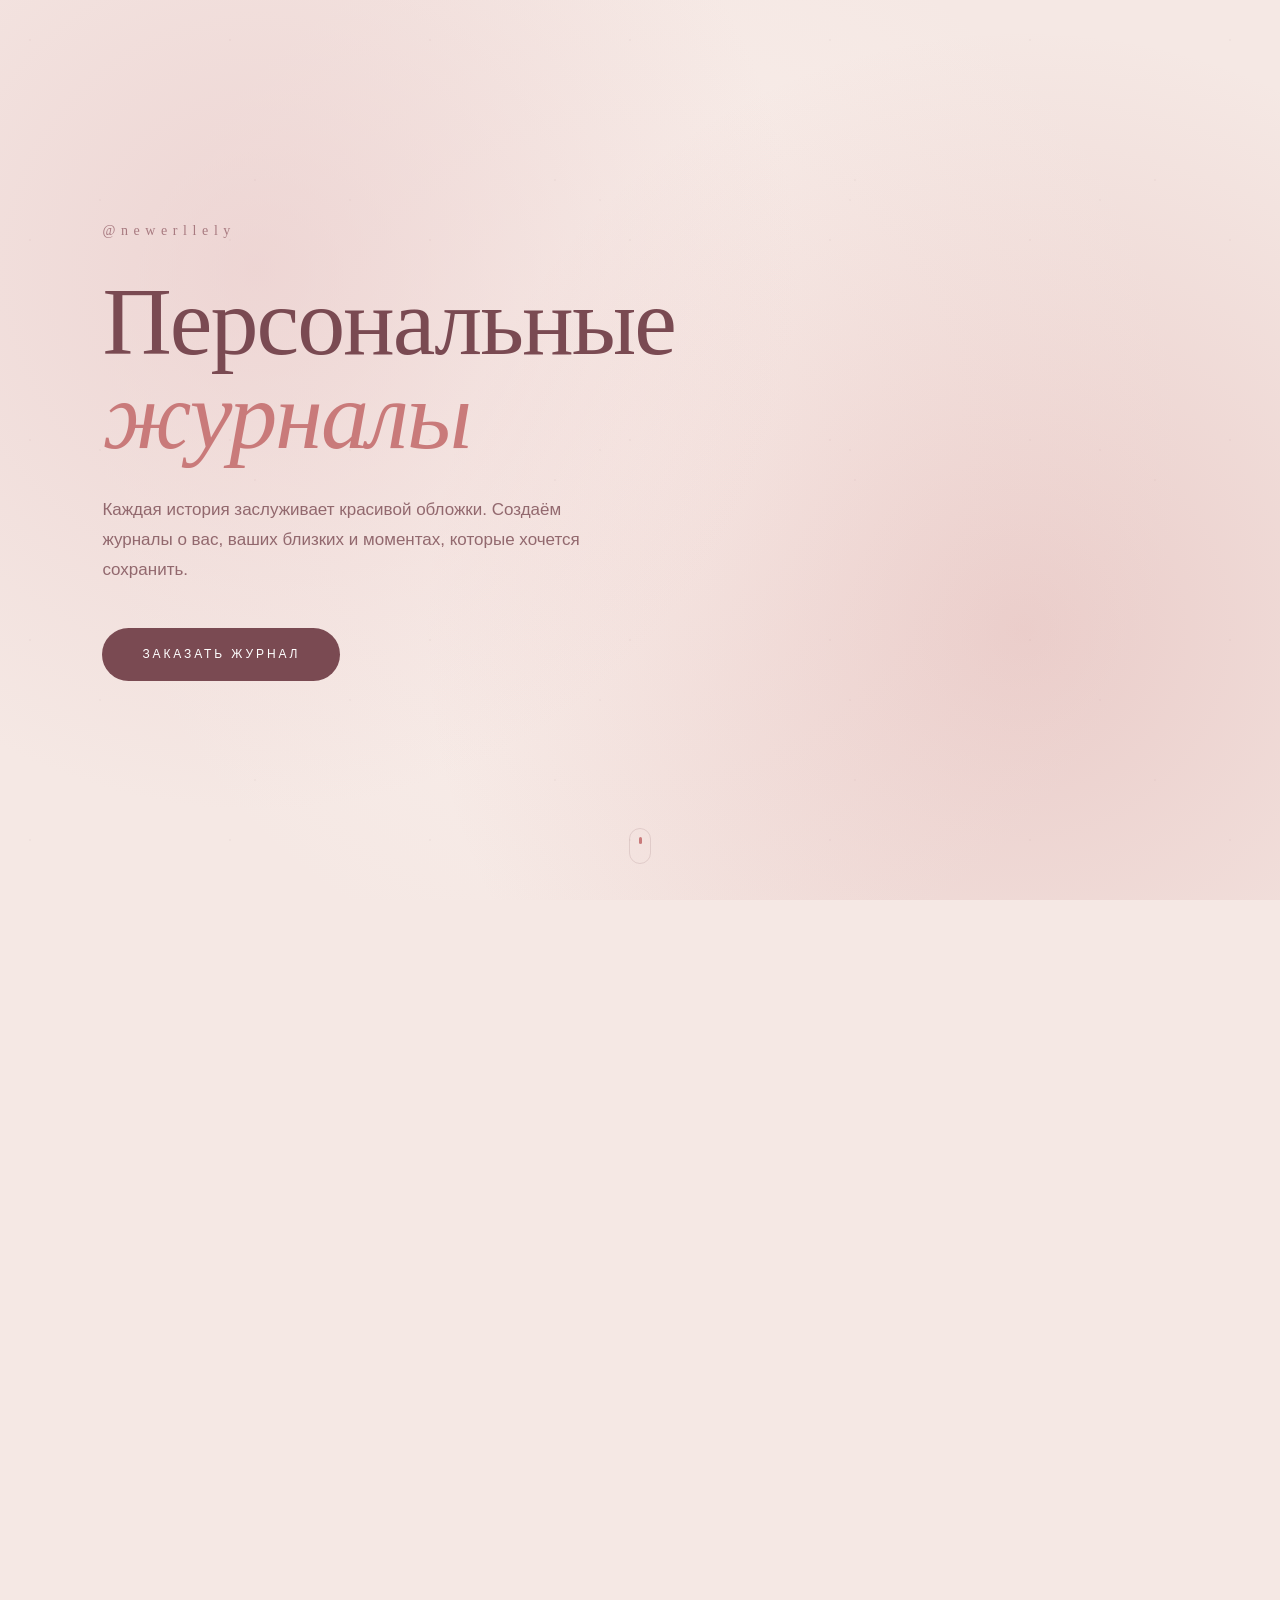
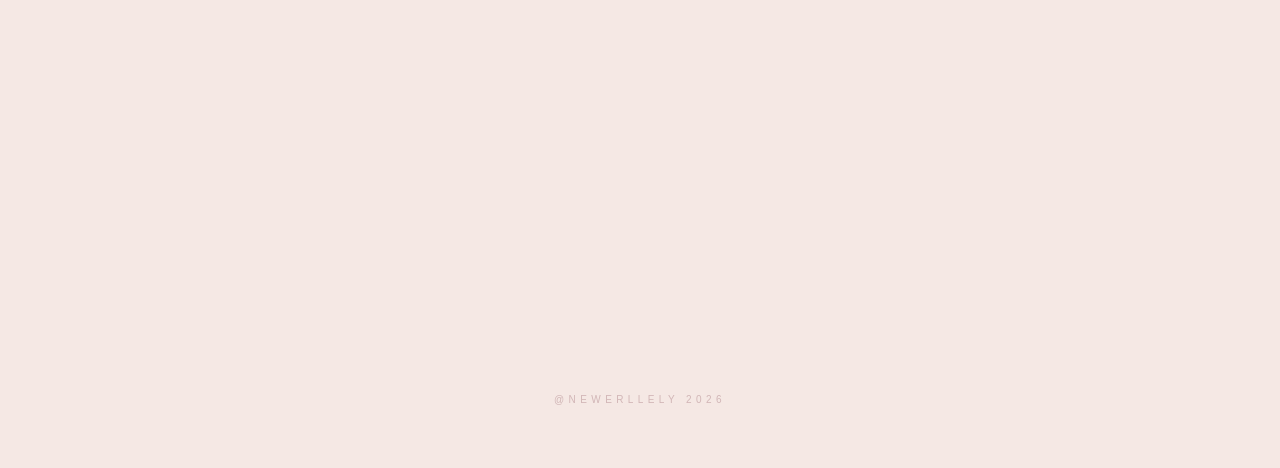
==== commit 9c77de58: "Update index.html" ====
--- a/index.html
+++ b/index.html
@@ -221,13 +221,12 @@
   </div>
 </section>
 
-<!-- ================= ORDER ================= -->
-<section class="order reveal" id="order">
-  <div class="order__inner">
-    <p class="order__text">
-      Заказать можно у нас в Telegram —
-      <a href="https://t.me/Newerllely" target="_blank" rel="noopener">@Newerllely</a>
-    </p>
+<!-- ================= OCCASIONS ================= -->
+<section class="order reveal">
+  <div class="container">
+    <p class="eyebrow">Заказать</p>
+    <h2 class="h2">можно у нас <em>в Telegram @Newerlelly</em></h2>
+    </div>
   </div>
 </section>
 
--- a/styles.css
+++ b/styles.css
@@ -77,7 +77,6 @@
   transform:translateY(-2px);
   box-shadow:0 12px 30px rgba(201,122,122,.3);
 }
-.btn--block{display:block; width:100%; text-align:center;}
 
 /* ============ HERO ============ */
 .hero{
@@ -194,29 +193,18 @@
 @media(max-width:900px){.why__grid{grid-template-columns:repeat(2,1fr); gap:28px;}}
 @media(max-width:520px){.why__grid{grid-template-columns:1fr;}}
 
-.why__item{
-  padding-top:32px;
-  border-top:1px solid var(--line);
-}
+.why__item{padding-top:32px; border-top:1px solid var(--line);}
 .why__num{
   font-family:'Playfair Display',serif;
-  font-size:14px;
-  letter-spacing:.3em;
-  color:var(--accent);
-  margin-bottom:18px;
+  font-size:14px; letter-spacing:.3em;
+  color:var(--accent); margin-bottom:18px;
 }
 .why__title{
   font-family:'Playfair Display',serif;
-  font-size:24px;
-  font-weight:400;
-  font-style:italic;
-  margin-bottom:12px;
-}
-.why__text{
-  font-size:14px;
-  line-height:1.65;
-  opacity:.8;
-}
+  font-size:24px; font-weight:400;
+  font-style:italic; margin-bottom:12px;
+}
+.why__text{font-size:14px; line-height:1.65; opacity:.8;}
 
 /* ============ GALLERY ============ */
 .gallery{padding:120px 0;}
@@ -289,31 +277,23 @@
 
 .price__head{
   font-family:'Playfair Display',serif;
-  font-size:26px;
-  font-style:italic;
-  font-weight:400;
-  margin-bottom:24px;
-  padding-bottom:14px;
-  border-bottom:1px solid var(--line);
+  font-size:26px; font-style:italic;
+  font-weight:400; margin-bottom:24px;
+  padding-bottom:14px; border-bottom:1px solid var(--line);
 }
 .price__head--mt{margin-top:48px;}
 .price__table{display:flex; flex-direction:column;}
 .price__row{
   display:grid;
   grid-template-columns:1.4fr auto auto;
-  gap:20px;
-  padding:12px 0;
+  gap:20px; padding:12px 0;
   border-bottom:1px solid var(--line-soft);
-  font-size:15px;
-  align-items:baseline;
+  font-size:15px; align-items:baseline;
 }
 .price__row--head{
   border-bottom:1px solid var(--line);
-  padding-bottom:14px;
-  margin-bottom:6px;
-  font-style:italic;
-  color:var(--ink-soft);
-  font-size:14px;
+  padding-bottom:14px; margin-bottom:6px;
+  font-style:italic; color:var(--ink-soft); font-size:14px;
 }
 .price__col1{position:relative;}
 .price__col1::after{
@@ -330,25 +310,20 @@
 }
 .price__col3{opacity:.85;}
 .price__note{
-  margin-top:18px;
-  font-style:italic;
-  color:var(--ink-soft);
-  font-size:14px;
+  margin-top:18px; font-style:italic;
+  color:var(--ink-soft); font-size:14px;
 }
 .price__list{list-style:none;}
 .price__list li{
-  display:flex;
-  justify-content:space-between;
+  display:flex; justify-content:space-between;
   padding:12px 0;
   border-bottom:1px solid var(--line-soft);
   font-size:15px;
 }
 .price__list-text{
   display:block !important;
-  font-size:13px;
-  color:var(--ink-soft);
-  font-style:italic;
-  line-height:1.6;
+  font-size:13px; color:var(--ink-soft);
+  font-style:italic; line-height:1.6;
   padding-top:14px !important;
 }
 
@@ -357,8 +332,7 @@
 .reviews__grid{
   display:grid;
   grid-template-columns:repeat(3,1fr);
-  gap:24px;
-  margin-top:56px;
+  gap:24px; margin-top:56px;
 }
 @media(max-width:900px){.reviews__grid{grid-template-columns:repeat(2,1fr);}}
 @media(max-width:600px){.reviews__grid{grid-template-columns:1fr;}}
@@ -367,7 +341,6 @@
   background:var(--bg-soft);
   padding:36px 32px 32px;
   border-radius:16px;
-  position:relative;
   transition:.35s cubic-bezier(.2,.7,.3,1);
   border:1px solid transparent;
 }
@@ -378,22 +351,17 @@
 }
 .review__quote{
   font-family:'Playfair Display',serif;
-  font-size:64px;
-  line-height:1;
-  color:var(--accent);
-  opacity:.35;
+  font-size:64px; line-height:1;
+  color:var(--accent); opacity:.35;
   margin-bottom:-10px;
 }
 .review__text{
   font-family:'Playfair Display',serif;
-  font-size:15px;
-  font-style:italic;
-  line-height:1.7;
-  margin-bottom:22px;
+  font-size:15px; font-style:italic;
+  line-height:1.7; margin-bottom:22px;
 }
 .review__author{
-  font-size:11px;
-  letter-spacing:.24em;
+  font-size:11px; letter-spacing:.24em;
   text-transform:uppercase;
   color:var(--ink-soft);
 }
@@ -403,8 +371,7 @@
 .occasions__grid{
   display:grid;
   grid-template-columns:repeat(3,1fr);
-  gap:24px;
-  margin-top:56px;
+  gap:24px; margin-top:56px;
 }
 @media(max-width:900px){.occasions__grid{grid-template-columns:repeat(2,1fr);}}
 @media(max-width:600px){.occasions__grid{grid-template-columns:1fr;}}
@@ -419,63 +386,64 @@
   transform:translateY(-4px);
   box-shadow:0 16px 40px rgba(122,74,82,.1);
 }
-.occasion__icon{
-  font-size:36px;
-  margin-bottom:20px;
-  line-height:1;
-}
+.occasion__icon{font-size:36px; margin-bottom:20px; line-height:1;}
 .occasion__title{
   font-family:'Playfair Display',serif;
-  font-size:22px;
-  font-style:italic;
-  font-weight:400;
-  margin-bottom:10px;
-}
-.occasion__text{
-  font-size:14px;
-  line-height:1.65;
-  opacity:.8;
-}
+  font-size:22px; font-style:italic;
+  font-weight:400; margin-bottom:10px;
+}
+.occasion__text{font-size:14px; line-height:1.65; opacity:.8;}
 
 /* ============ ORDER ============ */
 .order{
-  padding:140px 0;
-}
+  padding:200px 32px;
+  display:flex;
+  align-items:center;
+  justify-content:center;
+  min-height:70vh;
+}
+@media(max-width:640px){.order{padding:120px 24px;}}
+
+.order__inner{
+  max-width:820px;
+  text-align:center;
+  margin:0 auto;
+}
+
 .order__text{
   font-family:'Playfair Display',serif;
-  font-size:clamp(24px,3.6vw,40px);
+  font-size:clamp(26px,3.6vw,44px);
   font-weight:400;
-  line-height:1.35;
+  font-style:italic;
+  line-height:1.4;
   letter-spacing:-.005em;
-  text-align:center;
   color:var(--ink);
-  max-width:820px;
-  margin:0 auto;
-}
+}
+
 .order__text a{
+  color:var(--ink);
+  text-decoration:none;
+  border-bottom:1px solid var(--line);
+  transition:.4s cubic-bezier(.2,.7,.3,1);
+  padding-bottom:2px;
+}
+.order__text a:hover{
   color:var(--accent);
-  text-decoration:none;
-  font-style:italic;
-  border-bottom:1px solid transparent;
-  transition:.3s;
-}
-.order__text a:hover{
   border-color:var(--accent);
 }
 
 /* ============ FOOTER ============ */
 .footer{
-  padding:60px 0;
-  background:transparent;
+  padding:40px 32px 60px;
   text-align:center;
 }
 .footer__line{
   font-family:'Inter',sans-serif;
-  font-size:11px;
-  letter-spacing:.4em;
+  font-size:10px;
+  letter-spacing:.44em;
   text-transform:uppercase;
   color:var(--ink-soft);
-  opacity:.5;
+  opacity:.45;
 }
 
 /* ============ REVEAL ============ */
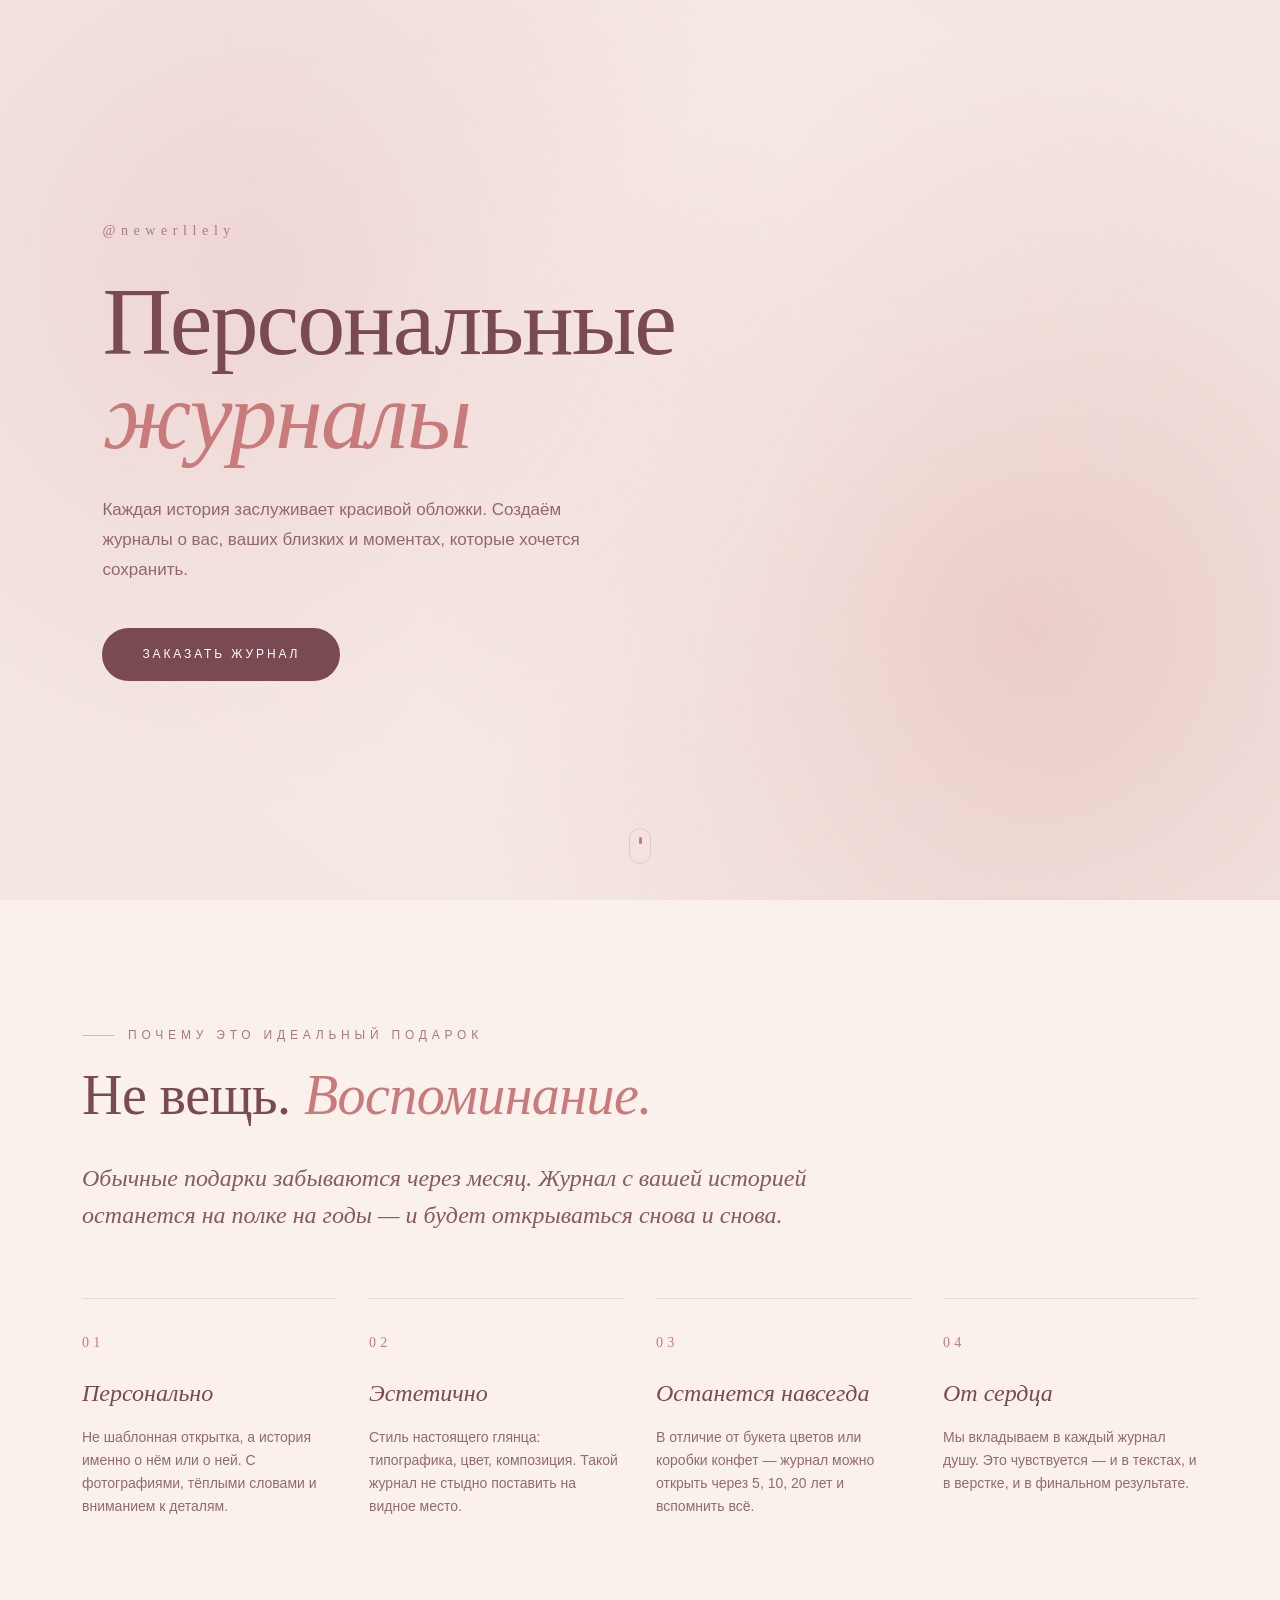
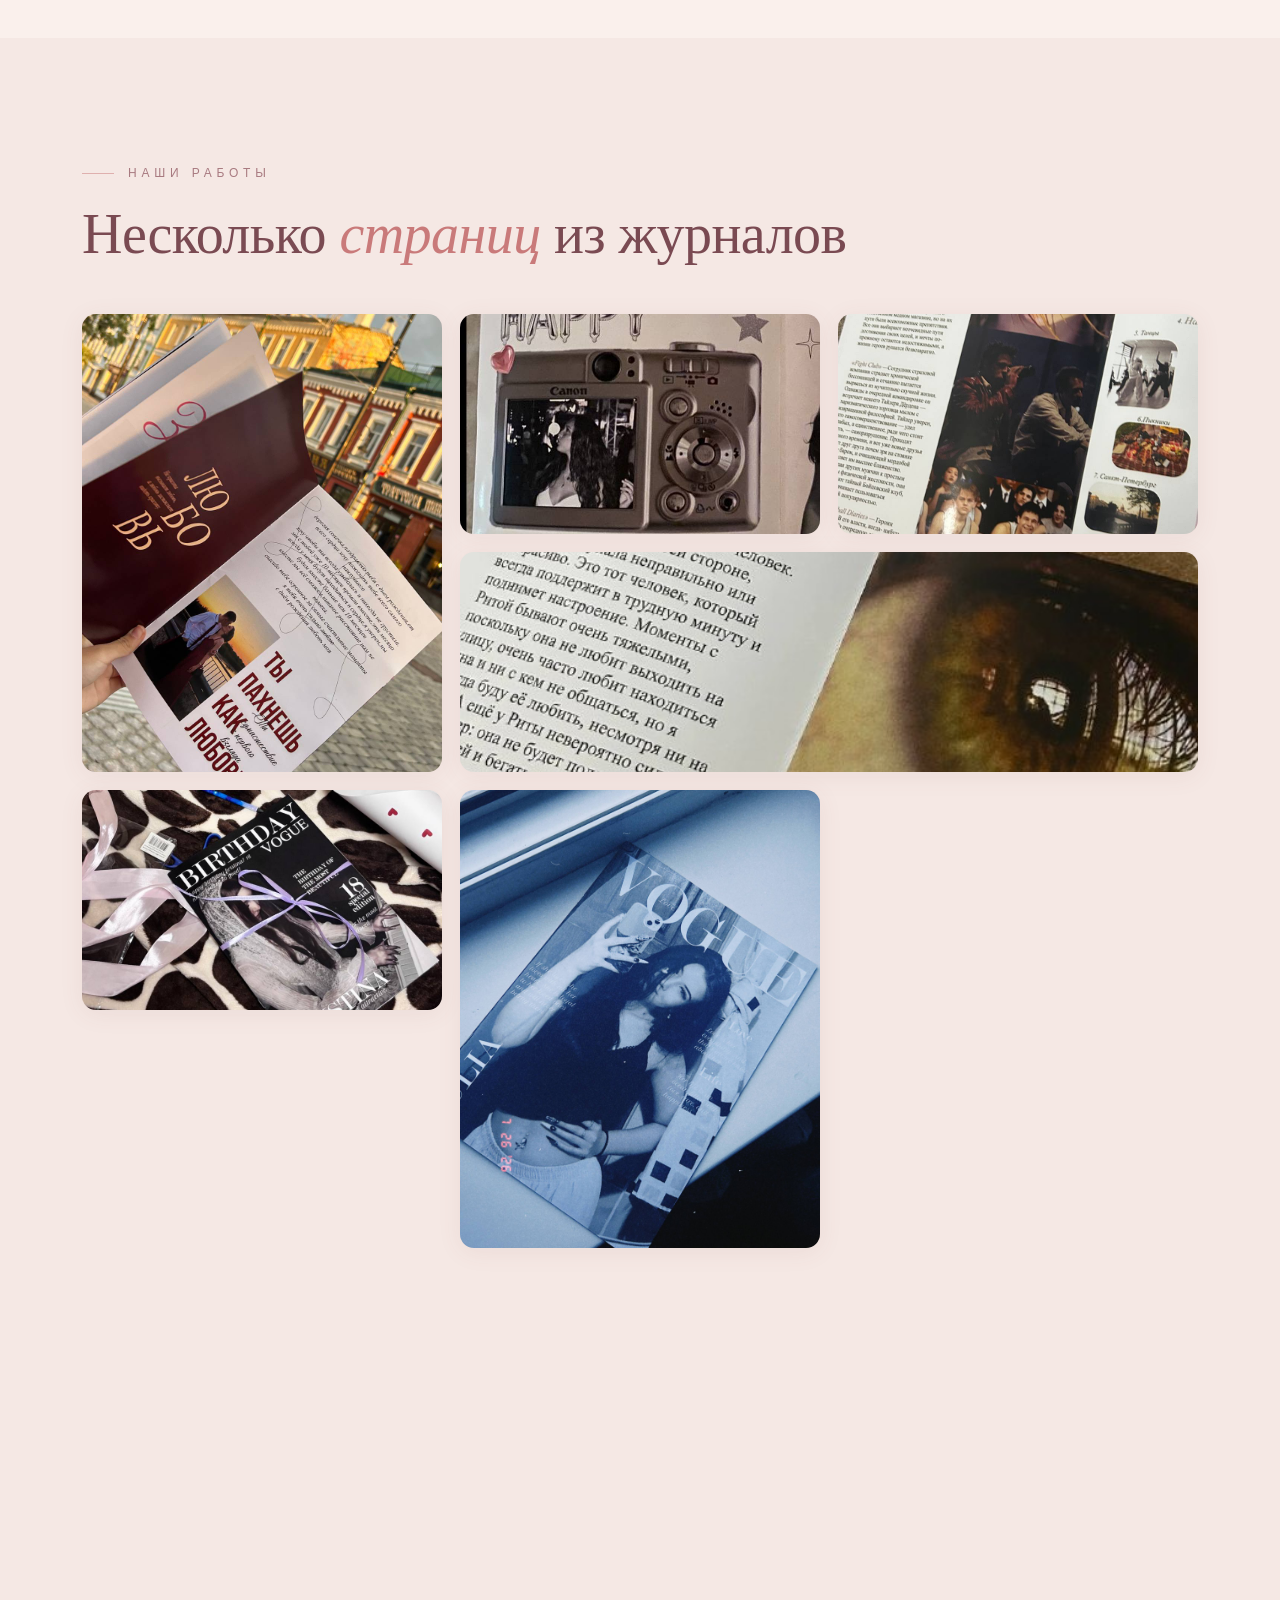
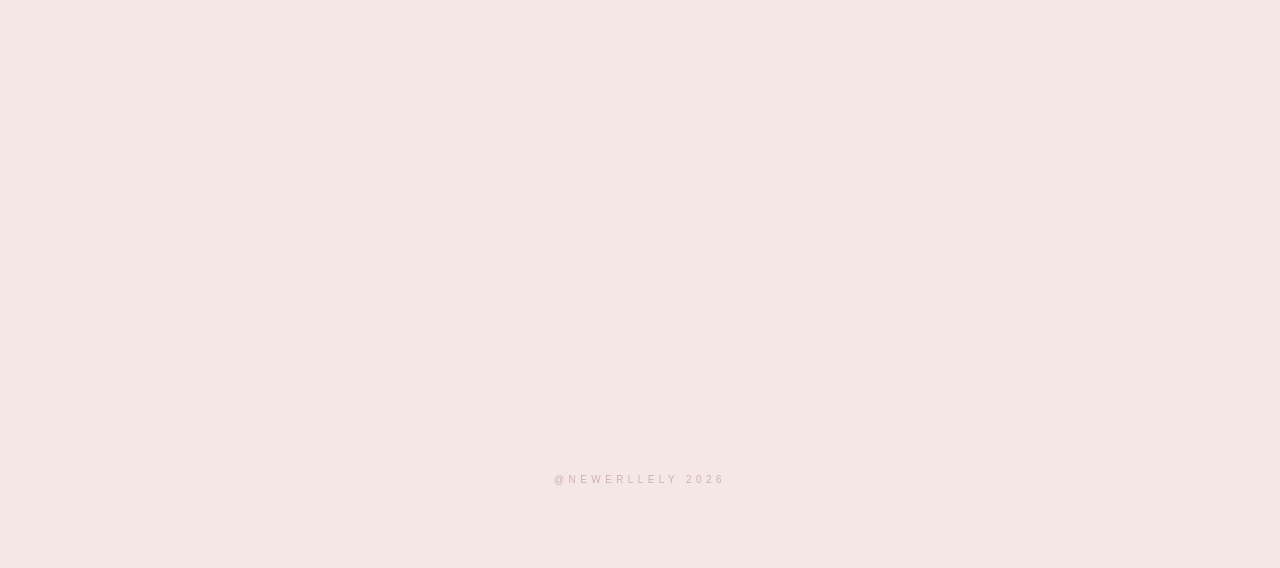
==== commit ea2cf342: "Update index.html" ====
--- a/index.html
+++ b/index.html
@@ -25,7 +25,7 @@
   <div class="hero__scroll"><span></span></div>
 </section>
 
-<!-- ================= WHY IDEAL GIFT ================= -->
+<!-- ================= WHY ================= -->
 <section class="why reveal">
   <div class="container">
     <p class="eyebrow">Почему это идеальный подарок</p>
@@ -221,15 +221,18 @@
   </div>
 </section>
 
-<!-- ================= OCCASIONS ================= -->
-<section class="order reveal">
-  <div class="container">
-    <p class="eyebrow">Заказать</p>
-    <h2 class="h2">можно у нас <em>в Telegram @Newerlelly</em></h2>
-    </div>
+<!-- ================= ORDER ================= -->
+<section class="order reveal" id="order">
+  <div class="container">
+    <p class="eyebrow" style="text-align:center; display:block;">Заказать</p>
+    <h2 class="h2" style="text-align:center;">можно у нас <em>в Telegram @Newerllely</em></h2>
   </div>
 </section>
 
 <footer class="footer">
   <p class="footer__line">@Newerllely 2026</p>
 </footer>
+
+<script src="script.js"></script>
+</body>
+</html>
--- a/styles.css
+++ b/styles.css
@@ -453,3 +453,43 @@
   transition:opacity 1s cubic-bezier(.2,.7,.3,1), transform 1s cubic-bezier(.2,.7,.3,1);
 }
 .reveal.on{opacity:1; transform:none;}
+
+/* ============ ORDER — финал ============ */
+.order{
+  padding:200px 32px;
+  text-align:center;
+}
+@media(max-width:640px){
+  .order{padding:120px 24px;}
+}
+.order .eyebrow{
+  display:block;
+  text-align:center;
+}
+.order .h2{
+  text-align:center;
+  margin-bottom:0;
+}
+.order .h2 em{
+  color:#c97a7a;
+  font-style:italic;
+  white-space:nowrap;
+}
+@media(max-width:520px){
+  .order .h2 em{white-space:normal;}
+}
+
+/* ============ FOOTER — финал ============ */
+.footer{
+  padding:120px 32px 80px;
+  text-align:center;
+}
+.footer__line{
+  font-family:'Inter',sans-serif;
+  font-size:10px;
+  letter-spacing:.44em;
+  text-transform:uppercase;
+  color:#a87a80;
+  opacity:.5;
+  margin:0 auto;
+}
